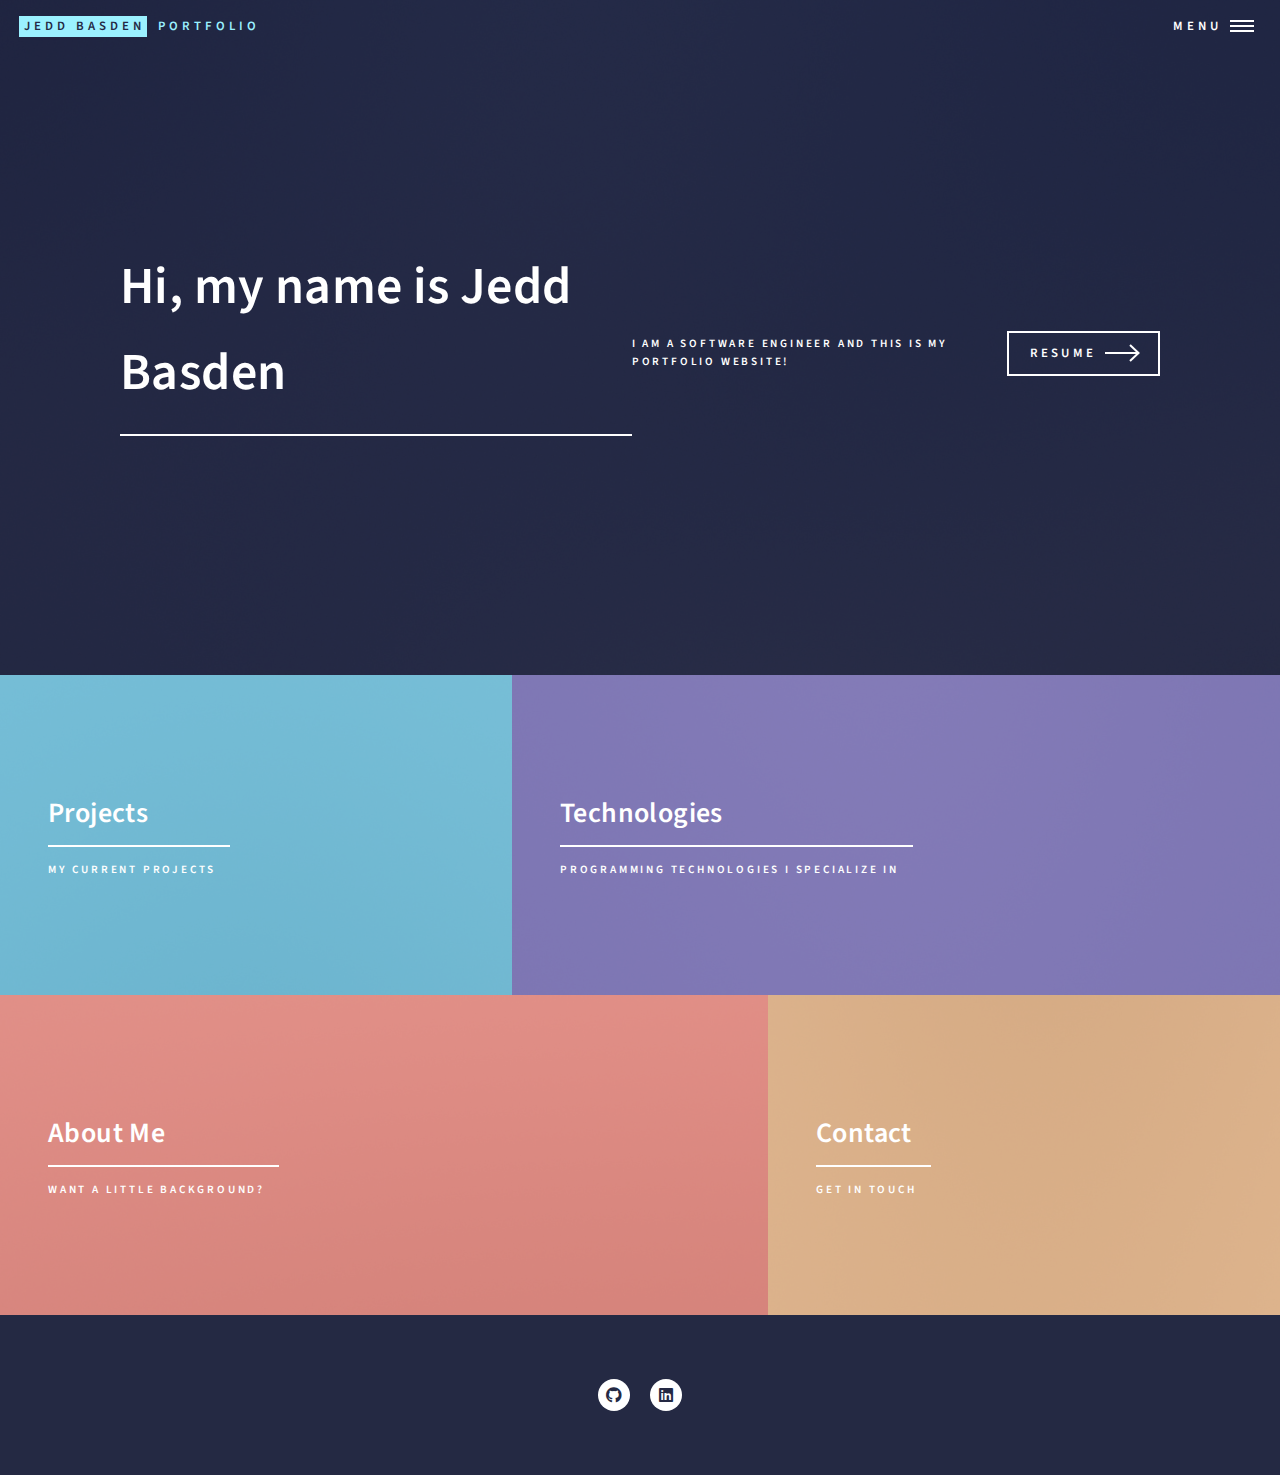
==== index.html @ cabd6405 "preview image for linked in"" ====
<!DOCTYPE HTML>
<!--
	Forty by HTML5 UP
	html5up.net | @ajlkn
	Free for personal and commercial use under the CCA 3.0 license (html5up.net/license)
-->
<html>
	<head>
		<title>Jedd Basden | Full Stack Software Engineer</title>
		<meta name="title" property="og:title" content="Jedd Basden">
		<meta property="og:type" content="website">
		<meta name="image" property="og:image" content="https://f002.backblazeb2.com/file/VibeCloud/Images/105979.jpg">
		<meta name="description" property="og:description" content="My portfolio website">
		<meta name="author" content="Jedd Basden">
		<meta charset="utf-8" />
		<meta name="viewport" content="width=device-width, initial-scale=1, user-scalable=no" />
		<link rel="stylesheet" href="assets/css/main.css" />
		<noscript><link rel="stylesheet" href="assets/css/noscript.css" /></noscript>
	</head>
	<body class="is-preload">

		<!-- Wrapper -->
			<div id="wrapper">

				<!-- Header -->
					<header id="header" class="alt">
						<a href="index.html" class="logo"><strong>Jedd Basden</strong> <span>Portfolio</span></a>
						<nav>
							<a href="#menu">Menu</a>
						</nav>
					</header>

				<!-- Menu -->
					<nav id="menu">
						<ul class="links">
							<li><a href="index.html">Home</a></li>
							<!-- <li><a href="projects.html">Projects</a></li> -->
							<li><a href="technologies.html">Projects & Technologies</a></li>
							<li><a href="about.html">About</a></li>
							<li><a href="contact.html">Contact</a></li>
						</ul>
					</nav>

				<!-- Banner -->
					<section id="banner" class="major">
						<div class="inner">
							<header class="major">
								<h1>Hi, my name is Jedd Basden</h1>
							</header>
							<div class="content">
								<p>I am a software Engineer and this is my portfolio website!</p>
								<a href="Jedd Basden Resume.pdf" class="button next scrolly">Resume</a>
							</div>
						</div>
					</section>

				<!-- Main -->
					<div id="main">

						<!-- One -->
							<section id="one" class="tiles">
								<article>
									<span class="image">
										<img src="images/pic01.jpg" alt="" />
									</span>
									<header class="major">
										<h3><a href="technologies.html" class="link">Projects</a></h3>
										<p>My current projects</p>
									</header>
								</article>
								<article>
									<span class="image">
										<img src="images/pic02.jpg" alt="" />
									</span>
									<header class="major">
										<h3><a href="technologies.html" class="link">Technologies</a></h3>
										<p>Programming Technologies I specialize in</p>
									</header>
								</article>
								<article>
									<span class="image">
										<img src="images/pic03.jpg" alt="" />
									</span>
									<header class="major">
										<h3><a href="about.html" class="link">About Me</a></h3>
										<p>Want a little background?</p>
									</header>
								</article>
								<article>
									<span class="image">
										<img src="images/pic04.jpg" alt="" />
									</span>
									<header class="major">
										<h3><a href="contact.html" class="link">Contact</a></h3>
										<p>get in touch</p>
									</header>
								</article>
								
							</section>

						

					</div>

				<!-- Contact
					<section id="contact">
						<div class="inner">
							<section>
								<form method="post" action="#">
									<div class="fields">
										<div class="field half">
											<label for="name">Name</label>
											<input type="text" name="name" id="name" />
										</div>
										<div class="field half">
											<label for="email">Email</label>
											<input type="text" name="email" id="email" />
										</div>
										<div class="field">
											<label for="message">Message</label>
											<textarea name="message" id="message" rows="6"></textarea>
										</div>
									</div>
									<ul class="actions">
										<li><input type="submit" value="Send Message" class="primary" /></li>
										<li><input type="reset" value="Clear" /></li>
									</ul>
								</form>
							</section>
							<section class="split">
								<section>
									<div class="contact-method">
										<span class="icon solid alt fa-envelope"></span>
										<h3>Email</h3>
										<a href="#">information@untitled.tld</a>
									</div>
								</section>
								<section>
									<div class="contact-method">
										<span class="icon solid alt fa-phone"></span>
										<h3>Phone</h3>
										<span>(000) 000-0000 x12387</span>
									</div>
								</section>
								<section>
									<div class="contact-method">
										<span class="icon solid alt fa-home"></span>
										<h3>Address</h3>
										<span>1234 Somewhere Road #5432<br />
										Nashville, TN 00000<br />
										United States of America</span>
									</div>
								</section>
							</section>
						</div>
					</section> -->

				<!-- Footer -->
					<footer id="footer">
						<div class="inner">
							<ul class="icons">
								<li><a href="https://github.com/Jeddbasden" class="icon brands alt fa-github"><span class="label">GitHub</span></a></li>
								<li><a href="https://linkedin.com/in/jeddbasden" class="icon brands alt fa-linkedin"><span class="label">LinkedIn</span></a></li>
							</ul>
				
						</div>
					</footer>

			</div>

		<!-- Scripts -->
			<script src="assets/js/jquery.min.js"></script>
			<script src="assets/js/jquery.scrolly.min.js"></script>
			<script src="assets/js/jquery.scrollex.min.js"></script>
			<script src="assets/js/browser.min.js"></script>
			<script src="assets/js/breakpoints.min.js"></script>
			<script src="assets/js/util.js"></script>
			<script src="assets/js/main.js"></script>

	</body>
</html>
---- assets/css/main.css ----
@import url(fontawesome-all.min.css);
@import url("https://fonts.googleapis.com/css?family=Source+Sans+Pro:300,300italic,600,600italic");

/*
	Forty by HTML5 UP
	html5up.net | @ajlkn
	Free for personal and commercial use under the CCA 3.0 license (html5up.net/license)
*/

html, body, div, span, applet, object,
iframe, h1, h2, h3, h4, h5, h6, p, blockquote,
pre, a, abbr, acronym, address, big, cite,
code, del, dfn, em, img, ins, kbd, q, s, samp,
small, strike, strong, sub, sup, tt, var, b,
u, i, center, dl, dt, dd, ol, ul, li, fieldset,
form, label, legend, table, caption, tbody,
tfoot, thead, tr, th, td, article, aside,
canvas, details, embed, figure, figcaption,
footer, header, hgroup, menu, nav, output, ruby,
section, summary, time, mark, audio, video {
	margin: 0;
	padding: 0;
	border: 0;
	font-size: 100%;
	font: inherit;
	vertical-align: baseline;}

article, aside, details, figcaption, figure,
footer, header, hgroup, menu, nav, section {
	display: block;}

body {
	line-height: 1;
}

ol, ul {
	list-style: none;
}

blockquote, q {
	quotes: none;
}

	blockquote:before, blockquote:after, q:before, q:after {
		content: '';
		content: none;
	}

table {
	border-collapse: collapse;
	border-spacing: 0;
}

body {
	-webkit-text-size-adjust: none;
}

mark {
	background-color: transparent;
	color: inherit;
}

input::-moz-focus-inner {
	border: 0;
	padding: 0;
}

input, select, textarea {
	-moz-appearance: none;
	-webkit-appearance: none;
	-ms-appearance: none;
	appearance: none;
}

/* Basic */

	@-ms-viewport {
		width: device-width;
	}

	body {
		-ms-overflow-style: scrollbar;
	}

	@media screen and (max-width: 480px) {

		html, body {
			min-width: 320px;
		}

	}

	html {
		box-sizing: border-box;
	}

	*, *:before, *:after {
		box-sizing: inherit;
	}

	body {
		background: #242943;
	}

		body.is-preload *, body.is-preload *:before, body.is-preload *:after {
			-moz-animation: none !important;
			-webkit-animation: none !important;
			-ms-animation: none !important;
			animation: none !important;
			-moz-transition: none !important;
			-webkit-transition: none !important;
			-ms-transition: none !important;
			transition: none !important;
		}

/* Type */

	body, input, select, textarea {
		color: #ffffff;
		font-family: "Source Sans Pro", Helvetica, sans-serif;
		font-size: 17pt;
		font-weight: 300;
		letter-spacing: 0.025em;
		line-height: 1.65;
	}

		@media screen and (max-width: 1680px) {

			body, input, select, textarea {
				font-size: 14pt;
			}

		}

		@media screen and (max-width: 1280px) {

			body, input, select, textarea {
				font-size: 12pt;
			}

		}

		@media screen and (max-width: 360px) {

			body, input, select, textarea {
				font-size: 11pt;
			}

		}

	a {
		-moz-transition: color 0.2s ease-in-out, border-bottom-color 0.2s ease-in-out;
		-webkit-transition: color 0.2s ease-in-out, border-bottom-color 0.2s ease-in-out;
		-ms-transition: color 0.2s ease-in-out, border-bottom-color 0.2s ease-in-out;
		transition: color 0.2s ease-in-out, border-bottom-color 0.2s ease-in-out;
		border-bottom: dotted 1px;
		color: inherit;
		text-decoration: none;
	}

		a:hover {
			border-bottom-color: transparent;
			color: #9bf1ff !important;
		}

		a:active {
			color: #53e3fb !important;
		}

	strong, b {
		color: #ffffff;
		font-weight: 600;
	}

	em, i {
		font-style: italic;
	}

	p {
		margin: 0 0 2em 0;
	}

	h1, h2, h3, h4, h5, h6 {
		color: #ffffff;
		font-weight: 600;
		line-height: 1.65;
		margin: 0 0 1em 0;
	}

		h1 a, h2 a, h3 a, h4 a, h5 a, h6 a {
			color: inherit;
			border-bottom: 0;
		}

	h1 {
		font-size: 2.5em;
	}

	h2 {
		font-size: 1.75em;
	}

	h3 {
		font-size: 1.35em;
	}

	h4 {
		font-size: 1.1em;
	}

	h5 {
		font-size: 0.9em;
	}

	h6 {
		font-size: 0.7em;
	}

	@media screen and (max-width: 736px) {

		h1 {
			font-size: 2em;
		}

		h2 {
			font-size: 1.5em;
		}

		h3 {
			font-size: 1.25em;
		}

	}

	sub {
		font-size: 0.8em;
		position: relative;
		top: 0.5em;
	}

	sup {
		font-size: 0.8em;
		position: relative;
		top: -0.5em;
	}

	blockquote {
		border-left: solid 4px rgba(212, 212, 255, 0.1);
		font-style: italic;
		margin: 0 0 2em 0;
		padding: 0.5em 0 0.5em 2em;
	}

	code {
		background: rgba(212, 212, 255, 0.035);
		font-family: "Courier New", monospace;
		font-size: 0.9em;
		margin: 0 0.25em;
		padding: 0.25em 0.65em;
	}

	pre {
		-webkit-overflow-scrolling: touch;
		font-family: "Courier New", monospace;
		font-size: 0.9em;
		margin: 0 0 2em 0;
	}

		pre code {
			display: block;
			line-height: 1.75;
			padding: 1em 1.5em;
			overflow-x: auto;
		}

	hr {
		border: 0;
		border-bottom: solid 1px rgba(212, 212, 255, 0.1);
		margin: 2em 0;
	}

		hr.major {
			margin: 3em 0;
		}

	.align-left {
		text-align: left;
	}

	.align-center {
		text-align: center;
	}

	.align-right {
		text-align: right;
	}

	/*Technologies*/
	.tech-icons {
		display: flex;
		justify-content: center;
		align-items: center;
		flex-wrap: wrap;
	}

	/* Row */

	.row {
		display: flex;
		flex-wrap: wrap;
		box-sizing: border-box;
		align-items: stretch;
	}

		.row > * {
			box-sizing: border-box;
		}

		.row.gtr-uniform > * > :last-child {
			margin-bottom: 0;
		}

		.row.aln-left {
			justify-content: flex-start;
		}

		.row.aln-center {
			justify-content: center;
		}

		.row.aln-right {
			justify-content: flex-end;
		}

		.row.aln-top {
			align-items: flex-start;
		}

		.row.aln-middle {
			align-items: center;
		}

		.row.aln-bottom {
			align-items: flex-end;
		}

		.row > .imp {
			order: -1;
		}

		.row > .col-1 {
			width: 8.33333%;
		}

		.row > .off-1 {
			margin-left: 8.33333%;
		}

		.row > .col-2 {
			width: 16.66667%;
		}

		.row > .off-2 {
			margin-left: 16.66667%;
		}

		.row > .col-3 {
			width: 25%;
		}

		.row > .off-3 {
			margin-left: 25%;
		}

		.row > .col-4 {
			width: 33.33333%;
		}

		.row > .off-4 {
			margin-left: 33.33333%;
		}

		.row > .col-5 {
			width: 41.66667%;
		}

		.row > .off-5 {
			margin-left: 41.66667%;
		}

		.row > .col-6 {
			width: 50%;
		}

		.row > .off-6 {
			margin-left: 50%;
		}

		.row > .col-7 {
			width: 58.33333%;
		}

		.row > .off-7 {
			margin-left: 58.33333%;
		}

		.row > .col-8 {
			width: 66.66667%;
		}

		.row > .off-8 {
			margin-left: 66.66667%;
		}

		.row > .col-9 {
			width: 75%;
		}

		.row > .off-9 {
			margin-left: 75%;
		}

		.row > .col-10 {
			width: 83.33333%;
		}

		.row > .off-10 {
			margin-left: 83.33333%;
		}

		.row > .col-11 {
			width: 91.66667%;
		}

		.row > .off-11 {
			margin-left: 91.66667%;
		}

		.row > .col-12 {
			width: 100%;
		}

		.row > .off-12 {
			margin-left: 100%;
		}

		.row.gtr-0 {
			margin-top: 0;
			margin-left: 0em;
		}

			.row.gtr-0 > * {
				padding: 0 0 0 0em;
			}

			.row.gtr-0.gtr-uniform {
				margin-top: 0em;
			}

				.row.gtr-0.gtr-uniform > * {
					padding-top: 0em;
				}

		.row.gtr-25 {
			margin-top: 0;
			margin-left: -0.5em;
		}

			.row.gtr-25 > * {
				padding: 0 0 0 0.5em;
			}

			.row.gtr-25.gtr-uniform {
				margin-top: -0.5em;
			}

				.row.gtr-25.gtr-uniform > * {
					padding-top: 0.5em;
				}

		.row.gtr-50 {
			margin-top: 0;
			margin-left: -1em;
		}

			.row.gtr-50 > * {
				padding: 0 0 0 1em;
			}

			.row.gtr-50.gtr-uniform {
				margin-top: -1em;
			}

				.row.gtr-50.gtr-uniform > * {
					padding-top: 1em;
				}

		.row {
			margin-top: 0;
			margin-left: -2em;
		}

			.row > * {
				padding: 0 0 0 2em;
			}

			.row.gtr-uniform {
				margin-top: -2em;
			}

				.row.gtr-uniform > * {
					padding-top: 2em;
				}

		.row.gtr-150 {
			margin-top: 0;
			margin-left: -3em;
		}

			.row.gtr-150 > * {
				padding: 0 0 0 3em;
			}

			.row.gtr-150.gtr-uniform {
				margin-top: -3em;
			}

				.row.gtr-150.gtr-uniform > * {
					padding-top: 3em;
				}

		.row.gtr-200 {
			margin-top: 0;
			margin-left: -4em;
		}

			.row.gtr-200 > * {
				padding: 0 0 0 4em;
			}

			.row.gtr-200.gtr-uniform {
				margin-top: -4em;
			}

				.row.gtr-200.gtr-uniform > * {
					padding-top: 4em;
				}

		@media screen and (max-width: 1680px) {

			.row {
				display: flex;
				flex-wrap: wrap;
				box-sizing: border-box;
				align-items: stretch;
			}

				.row > * {
					box-sizing: border-box;
				}

				.row.gtr-uniform > * > :last-child {
					margin-bottom: 0;
				}

				.row.aln-left {
					justify-content: flex-start;
				}

				.row.aln-center {
					justify-content: center;
				}

				.row.aln-right {
					justify-content: flex-end;
				}

				.row.aln-top {
					align-items: flex-start;
				}

				.row.aln-middle {
					align-items: center;
				}

				.row.aln-bottom {
					align-items: flex-end;
				}

				.row > .imp-xlarge {
					order: -1;
				}

				.row > .col-1-xlarge {
					width: 8.33333%;
				}

				.row > .off-1-xlarge {
					margin-left: 8.33333%;
				}

				.row > .col-2-xlarge {
					width: 16.66667%;
				}

				.row > .off-2-xlarge {
					margin-left: 16.66667%;
				}

				.row > .col-3-xlarge {
					width: 25%;
				}

				.row > .off-3-xlarge {
					margin-left: 25%;
				}

				.row > .col-4-xlarge {
					width: 33.33333%;
				}

				.row > .off-4-xlarge {
					margin-left: 33.33333%;
				}

				.row > .col-5-xlarge {
					width: 41.66667%;
				}

				.row > .off-5-xlarge {
					margin-left: 41.66667%;
				}

				.row > .col-6-xlarge {
					width: 50%;
				}

				.row > .off-6-xlarge {
					margin-left: 50%;
				}

				.row > .col-7-xlarge {
					width: 58.33333%;
				}

				.row > .off-7-xlarge {
					margin-left: 58.33333%;
				}

				.row > .col-8-xlarge {
					width: 66.66667%;
				}

				.row > .off-8-xlarge {
					margin-left: 66.66667%;
				}

				.row > .col-9-xlarge {
					width: 75%;
				}

				.row > .off-9-xlarge {
					margin-left: 75%;
				}

				.row > .col-10-xlarge {
					width: 83.33333%;
				}

				.row > .off-10-xlarge {
					margin-left: 83.33333%;
				}

				.row > .col-11-xlarge {
					width: 91.66667%;
				}

				.row > .off-11-xlarge {
					margin-left: 91.66667%;
				}

				.row > .col-12-xlarge {
					width: 100%;
				}

				.row > .off-12-xlarge {
					margin-left: 100%;
				}

				.row.gtr-0 {
					margin-top: 0;
					margin-left: 0em;
				}

					.row.gtr-0 > * {
						padding: 0 0 0 0em;
					}

					.row.gtr-0.gtr-uniform {
						margin-top: 0em;
					}

						.row.gtr-0.gtr-uniform > * {
							padding-top: 0em;
						}

				.row.gtr-25 {
					margin-top: 0;
					margin-left: -0.5em;
				}

					.row.gtr-25 > * {
						padding: 0 0 0 0.5em;
					}

					.row.gtr-25.gtr-uniform {
						margin-top: -0.5em;
					}

						.row.gtr-25.gtr-uniform > * {
							padding-top: 0.5em;
						}

				.row.gtr-50 {
					margin-top: 0;
					margin-left: -1em;
				}

					.row.gtr-50 > * {
						padding: 0 0 0 1em;
					}

					.row.gtr-50.gtr-uniform {
						margin-top: -1em;
					}

						.row.gtr-50.gtr-uniform > * {
							padding-top: 1em;
						}

				.row {
					margin-top: 0;
					margin-left: -2em;
				}

					.row > * {
						padding: 0 0 0 2em;
					}

					.row.gtr-uniform {
						margin-top: -2em;
					}

						.row.gtr-uniform > * {
							padding-top: 2em;
						}

				.row.gtr-150 {
					margin-top: 0;
					margin-left: -3em;
				}

					.row.gtr-150 > * {
						padding: 0 0 0 3em;
					}

					.row.gtr-150.gtr-uniform {
						margin-top: -3em;
					}

						.row.gtr-150.gtr-uniform > * {
							padding-top: 3em;
						}

				.row.gtr-200 {
					margin-top: 0;
					margin-left: -4em;
				}

					.row.gtr-200 > * {
						padding: 0 0 0 4em;
					}

					.row.gtr-200.gtr-uniform {
						margin-top: -4em;
					}

						.row.gtr-200.gtr-uniform > * {
							padding-top: 4em;
						}

		}

		@media screen and (max-width: 1280px) {

			.row {
				display: flex;
				flex-wrap: wrap;
				box-sizing: border-box;
				align-items: stretch;
			}

				.row > * {
					box-sizing: border-box;
				}

				.row.gtr-uniform > * > :last-child {
					margin-bottom: 0;
				}

				.row.aln-left {
					justify-content: flex-start;
				}

				.row.aln-center {
					justify-content: center;
				}

				.row.aln-right {
					justify-content: flex-end;
				}

				.row.aln-top {
					align-items: flex-start;
				}

				.row.aln-middle {
					align-items: center;
				}

				.row.aln-bottom {
					align-items: flex-end;
				}

				.row > .imp-large {
					order: -1;
				}

				.row > .col-1-large {
					width: 8.33333%;
				}

				.row > .off-1-large {
					margin-left: 8.33333%;
				}

				.row > .col-2-large {
					width: 16.66667%;
				}

				.row > .off-2-large {
					margin-left: 16.66667%;
				}

				.row > .col-3-large {
					width: 25%;
				}

				.row > .off-3-large {
					margin-left: 25%;
				}

				.row > .col-4-large {
					width: 33.33333%;
				}

				.row > .off-4-large {
					margin-left: 33.33333%;
				}

				.row > .col-5-large {
					width: 41.66667%;
				}

				.row > .off-5-large {
					margin-left: 41.66667%;
				}

				.row > .col-6-large {
					width: 50%;
				}

				.row > .off-6-large {
					margin-left: 50%;
				}

				.row > .col-7-large {
					width: 58.33333%;
				}

				.row > .off-7-large {
					margin-left: 58.33333%;
				}

				.row > .col-8-large {
					width: 66.66667%;
				}

				.row > .off-8-large {
					margin-left: 66.66667%;
				}

				.row > .col-9-large {
					width: 75%;
				}

				.row > .off-9-large {
					margin-left: 75%;
				}

				.row > .col-10-large {
					width: 83.33333%;
				}

				.row > .off-10-large {
					margin-left: 83.33333%;
				}

				.row > .col-11-large {
					width: 91.66667%;
				}

				.row > .off-11-large {
					margin-left: 91.66667%;
				}

				.row > .col-12-large {
					width: 100%;
				}

				.row > .off-12-large {
					margin-left: 100%;
				}

				.row.gtr-0 {
					margin-top: 0;
					margin-left: 0em;
				}

					.row.gtr-0 > * {
						padding: 0 0 0 0em;
					}

					.row.gtr-0.gtr-uniform {
						margin-top: 0em;
					}

						.row.gtr-0.gtr-uniform > * {
							padding-top: 0em;
						}

				.row.gtr-25 {
					margin-top: 0;
					margin-left: -0.375em;
				}

					.row.gtr-25 > * {
						padding: 0 0 0 0.375em;
					}

					.row.gtr-25.gtr-uniform {
						margin-top: -0.375em;
					}

						.row.gtr-25.gtr-uniform > * {
							padding-top: 0.375em;
						}

				.row.gtr-50 {
					margin-top: 0;
					margin-left: -0.75em;
				}

					.row.gtr-50 > * {
						padding: 0 0 0 0.75em;
					}

					.row.gtr-50.gtr-uniform {
						margin-top: -0.75em;
					}

						.row.gtr-50.gtr-uniform > * {
							padding-top: 0.75em;
						}

				.row {
					margin-top: 0;
					margin-left: -1.5em;
				}

					.row > * {
						padding: 0 0 0 1.5em;
					}

					.row.gtr-uniform {
						margin-top: -1.5em;
					}

						.row.gtr-uniform > * {
							padding-top: 1.5em;
						}

				.row.gtr-150 {
					margin-top: 0;
					margin-left: -2.25em;
				}

					.row.gtr-150 > * {
						padding: 0 0 0 2.25em;
					}

					.row.gtr-150.gtr-uniform {
						margin-top: -2.25em;
					}

						.row.gtr-150.gtr-uniform > * {
							padding-top: 2.25em;
						}

				.row.gtr-200 {
					margin-top: 0;
					margin-left: -3em;
				}

					.row.gtr-200 > * {
						padding: 0 0 0 3em;
					}

					.row.gtr-200.gtr-uniform {
						margin-top: -3em;
					}

						.row.gtr-200.gtr-uniform > * {
							padding-top: 3em;
						}

		}

		@media screen and (max-width: 980px) {

			.row {
				display: flex;
				flex-wrap: wrap;
				box-sizing: border-box;
				align-items: stretch;
			}

				.row > * {
					box-sizing: border-box;
				}

				.row.gtr-uniform > * > :last-child {
					margin-bottom: 0;
				}

				.row.aln-left {
					justify-content: flex-start;
				}

				.row.aln-center {
					justify-content: center;
				}

				.row.aln-right {
					justify-content: flex-end;
				}

				.row.aln-top {
					align-items: flex-start;
				}

				.row.aln-middle {
					align-items: center;
				}

				.row.aln-bottom {
					align-items: flex-end;
				}

				.row > .imp-medium {
					order: -1;
				}

				.row > .col-1-medium {
					width: 8.33333%;
				}

				.row > .off-1-medium {
					margin-left: 8.33333%;
				}

				.row > .col-2-medium {
					width: 16.66667%;
				}

				.row > .off-2-medium {
					margin-left: 16.66667%;
				}

				.row > .col-3-medium {
					width: 25%;
				}

				.row > .off-3-medium {
					margin-left: 25%;
				}

				.row > .col-4-medium {
					width: 33.33333%;
				}

				.row > .off-4-medium {
					margin-left: 33.33333%;
				}

				.row > .col-5-medium {
					width: 41.66667%;
				}

				.row > .off-5-medium {
					margin-left: 41.66667%;
				}

				.row > .col-6-medium {
					width: 50%;
				}

				.row > .off-6-medium {
					margin-left: 50%;
				}

				.row > .col-7-medium {
					width: 58.33333%;
				}

				.row > .off-7-medium {
					margin-left: 58.33333%;
				}

				.row > .col-8-medium {
					width: 66.66667%;
				}

				.row > .off-8-medium {
					margin-left: 66.66667%;
				}

				.row > .col-9-medium {
					width: 75%;
				}

				.row > .off-9-medium {
					margin-left: 75%;
				}

				.row > .col-10-medium {
					width: 83.33333%;
				}

				.row > .off-10-medium {
					margin-left: 83.33333%;
				}

				.row > .col-11-medium {
					width: 91.66667%;
				}

				.row > .off-11-medium {
					margin-left: 91.66667%;
				}

				.row > .col-12-medium {
					width: 100%;
				}

				.row > .off-12-medium {
					margin-left: 100%;
				}

				.row.gtr-0 {
					margin-top: 0;
					margin-left: 0em;
				}

					.row.gtr-0 > * {
						padding: 0 0 0 0em;
					}

					.row.gtr-0.gtr-uniform {
						margin-top: 0em;
					}

						.row.gtr-0.gtr-uniform > * {
							padding-top: 0em;
						}

				.row.gtr-25 {
					margin-top: 0;
					margin-left: -0.375em;
				}

					.row.gtr-25 > * {
						padding: 0 0 0 0.375em;
					}

					.row.gtr-25.gtr-uniform {
						margin-top: -0.375em;
					}

						.row.gtr-25.gtr-uniform > * {
							padding-top: 0.375em;
						}

				.row.gtr-50 {
					margin-top: 0;
					margin-left: -0.75em;
				}

					.row.gtr-50 > * {
						padding: 0 0 0 0.75em;
					}

					.row.gtr-50.gtr-uniform {
						margin-top: -0.75em;
					}

						.row.gtr-50.gtr-uniform > * {
							padding-top: 0.75em;
						}

				.row {
					margin-top: 0;
					margin-left: -1.5em;
				}

					.row > * {
						padding: 0 0 0 1.5em;
					}

					.row.gtr-uniform {
						margin-top: -1.5em;
					}

						.row.gtr-uniform > * {
							padding-top: 1.5em;
						}

				.row.gtr-150 {
					margin-top: 0;
					margin-left: -2.25em;
				}

					.row.gtr-150 > * {
						padding: 0 0 0 2.25em;
					}

					.row.gtr-150.gtr-uniform {
						margin-top: -2.25em;
					}

						.row.gtr-150.gtr-uniform > * {
							padding-top: 2.25em;
						}

				.row.gtr-200 {
					margin-top: 0;
					margin-left: -3em;
				}

					.row.gtr-200 > * {
						padding: 0 0 0 3em;
					}

					.row.gtr-200.gtr-uniform {
						margin-top: -3em;
					}

						.row.gtr-200.gtr-uniform > * {
							padding-top: 3em;
						}

		}

		@media screen and (max-width: 736px) {

			.row {
				display: flex;
				flex-wrap: wrap;
				box-sizing: border-box;
				align-items: stretch;
			}

				.row > * {
					box-sizing: border-box;
				}

				.row.gtr-uniform > * > :last-child {
					margin-bottom: 0;
				}

				.row.aln-left {
					justify-content: flex-start;
				}

				.row.aln-center {
					justify-content: center;
				}

				.row.aln-right {
					justify-content: flex-end;
				}

				.row.aln-top {
					align-items: flex-start;
				}

				.row.aln-middle {
					align-items: center;
				}

				.row.aln-bottom {
					align-items: flex-end;
				}

				.row > .imp-small {
					order: -1;
				}

				.row > .col-1-small {
					width: 8.33333%;
				}

				.row > .off-1-small {
					margin-left: 8.33333%;
				}

				.row > .col-2-small {
					width: 16.66667%;
				}

				.row > .off-2-small {
					margin-left: 16.66667%;
				}

				.row > .col-3-small {
					width: 25%;
				}

				.row > .off-3-small {
					margin-left: 25%;
				}

				.row > .col-4-small {
					width: 33.33333%;
				}

				.row > .off-4-small {
					margin-left: 33.33333%;
				}

				.row > .col-5-small {
					width: 41.66667%;
				}

				.row > .off-5-small {
					margin-left: 41.66667%;
				}

				.row > .col-6-small {
					width: 50%;
				}

				.row > .off-6-small {
					margin-left: 50%;
				}

				.row > .col-7-small {
					width: 58.33333%;
				}

				.row > .off-7-small {
					margin-left: 58.33333%;
				}

				.row > .col-8-small {
					width: 66.66667%;
				}

				.row > .off-8-small {
					margin-left: 66.66667%;
				}

				.row > .col-9-small {
					width: 75%;
				}

				.row > .off-9-small {
					margin-left: 75%;
				}

				.row > .col-10-small {
					width: 83.33333%;
				}

				.row > .off-10-small {
					margin-left: 83.33333%;
				}

				.row > .col-11-small {
					width: 91.66667%;
				}

				.row > .off-11-small {
					margin-left: 91.66667%;
				}

				.row > .col-12-small {
					width: 100%;
				}

				.row > .off-12-small {
					margin-left: 100%;
				}

				.row.gtr-0 {
					margin-top: 0;
					margin-left: 0em;
				}

					.row.gtr-0 > * {
						padding: 0 0 0 0em;
					}

					.row.gtr-0.gtr-uniform {
						margin-top: 0em;
					}

						.row.gtr-0.gtr-uniform > * {
							padding-top: 0em;
						}

				.row.gtr-25 {
					margin-top: 0;
					margin-left: -0.3125em;
				}

					.row.gtr-25 > * {
						padding: 0 0 0 0.3125em;
					}

					.row.gtr-25.gtr-uniform {
						margin-top: -0.3125em;
					}

						.row.gtr-25.gtr-uniform > * {
							padding-top: 0.3125em;
						}

				.row.gtr-50 {
					margin-top: 0;
					margin-left: -0.625em;
				}

					.row.gtr-50 > * {
						padding: 0 0 0 0.625em;
					}

					.row.gtr-50.gtr-uniform {
						margin-top: -0.625em;
					}

						.row.gtr-50.gtr-uniform > * {
							padding-top: 0.625em;
						}

				.row {
					margin-top: 0;
					margin-left: -1.25em;
				}

					.row > * {
						padding: 0 0 0 1.25em;
					}

					.row.gtr-uniform {
						margin-top: -1.25em;
					}

						.row.gtr-uniform > * {
							padding-top: 1.25em;
						}

				.row.gtr-150 {
					margin-top: 0;
					margin-left: -1.875em;
				}

					.row.gtr-150 > * {
						padding: 0 0 0 1.875em;
					}

					.row.gtr-150.gtr-uniform {
						margin-top: -1.875em;
					}

						.row.gtr-150.gtr-uniform > * {
							padding-top: 1.875em;
						}

				.row.gtr-200 {
					margin-top: 0;
					margin-left: -2.5em;
				}

					.row.gtr-200 > * {
						padding: 0 0 0 2.5em;
					}

					.row.gtr-200.gtr-uniform {
						margin-top: -2.5em;
					}

						.row.gtr-200.gtr-uniform > * {
							padding-top: 2.5em;
						}

		}

		@media screen and (max-width: 480px) {

			.row {
				display: flex;
				flex-wrap: wrap;
				box-sizing: border-box;
				align-items: stretch;
			}

				.row > * {
					box-sizing: border-box;
				}

				.row.gtr-uniform > * > :last-child {
					margin-bottom: 0;
				}

				.row.aln-left {
					justify-content: flex-start;
				}

				.row.aln-center {
					justify-content: center;
				}

				.row.aln-right {
					justify-content: flex-end;
				}

				.row.aln-top {
					align-items: flex-start;
				}

				.row.aln-middle {
					align-items: center;
				}

				.row.aln-bottom {
					align-items: flex-end;
				}

				.row > .imp-xsmall {
					order: -1;
				}

				.row > .col-1-xsmall {
					width: 8.33333%;
				}

				.row > .off-1-xsmall {
					margin-left: 8.33333%;
				}

				.row > .col-2-xsmall {
					width: 16.66667%;
				}

				.row > .off-2-xsmall {
					margin-left: 16.66667%;
				}

				.row > .col-3-xsmall {
					width: 25%;
				}

				.row > .off-3-xsmall {
					margin-left: 25%;
				}

				.row > .col-4-xsmall {
					width: 33.33333%;
				}

				.row > .off-4-xsmall {
					margin-left: 33.33333%;
				}

				.row > .col-5-xsmall {
					width: 41.66667%;
				}

				.row > .off-5-xsmall {
					margin-left: 41.66667%;
				}

				.row > .col-6-xsmall {
					width: 50%;
				}

				.row > .off-6-xsmall {
					margin-left: 50%;
				}

				.row > .col-7-xsmall {
					width: 58.33333%;
				}

				.row > .off-7-xsmall {
					margin-left: 58.33333%;
				}

				.row > .col-8-xsmall {
					width: 66.66667%;
				}

				.row > .off-8-xsmall {
					margin-left: 66.66667%;
				}

				.row > .col-9-xsmall {
					width: 75%;
				}

				.row > .off-9-xsmall {
					margin-left: 75%;
				}

				.row > .col-10-xsmall {
					width: 83.33333%;
				}

				.row > .off-10-xsmall {
					margin-left: 83.33333%;
				}

				.row > .col-11-xsmall {
					width: 91.66667%;
				}

				.row > .off-11-xsmall {
					margin-left: 91.66667%;
				}

				.row > .col-12-xsmall {
					width: 100%;
				}

				.row > .off-12-xsmall {
					margin-left: 100%;
				}

				.row.gtr-0 {
					margin-top: 0;
					margin-left: 0em;
				}

					.row.gtr-0 > * {
						padding: 0 0 0 0em;
					}

					.row.gtr-0.gtr-uniform {
						margin-top: 0em;
					}

						.row.gtr-0.gtr-uniform > * {
							padding-top: 0em;
						}

				.row.gtr-25 {
					margin-top: 0;
					margin-left: -0.3125em;
				}

					.row.gtr-25 > * {
						padding: 0 0 0 0.3125em;
					}

					.row.gtr-25.gtr-uniform {
						margin-top: -0.3125em;
					}

						.row.gtr-25.gtr-uniform > * {
							padding-top: 0.3125em;
						}

				.row.gtr-50 {
					margin-top: 0;
					margin-left: -0.625em;
				}

					.row.gtr-50 > * {
						padding: 0 0 0 0.625em;
					}

					.row.gtr-50.gtr-uniform {
						margin-top: -0.625em;
					}

						.row.gtr-50.gtr-uniform > * {
							padding-top: 0.625em;
						}

				.row {
					margin-top: 0;
					margin-left: -1.25em;
				}

					.row > * {
						padding: 0 0 0 1.25em;
					}

					.row.gtr-uniform {
						margin-top: -1.25em;
					}

						.row.gtr-uniform > * {
							padding-top: 1.25em;
						}

				.row.gtr-150 {
					margin-top: 0;
					margin-left: -1.875em;
				}

					.row.gtr-150 > * {
						padding: 0 0 0 1.875em;
					}

					.row.gtr-150.gtr-uniform {
						margin-top: -1.875em;
					}

						.row.gtr-150.gtr-uniform > * {
							padding-top: 1.875em;
						}

				.row.gtr-200 {
					margin-top: 0;
					margin-left: -2.5em;
				}

					.row.gtr-200 > * {
						padding: 0 0 0 2.5em;
					}

					.row.gtr-200.gtr-uniform {
						margin-top: -2.5em;
					}

						.row.gtr-200.gtr-uniform > * {
							padding-top: 2.5em;
						}

		}

/* Section/Article */

	section.special, article.special {
		text-align: center;
	}

	header.major {
		width: -moz-max-content;
		width: -webkit-max-content;
		width: -ms-max-content;
		width: max-content;
		margin-bottom: 2em;
	}

		header.major > :first-child {
			margin-bottom: 0;
			width: calc(100% + 0.5em);
		}

			header.major > :first-child:after {
				content: '';
				background-color: #ffffff;
				display: block;
				height: 2px;
				margin: 0.325em 0 0.5em 0;
				width: 100%;
			}

		header.major > p {
			font-size: 0.7em;
			font-weight: 600;
			letter-spacing: 0.25em;
			margin-bottom: 0;
			text-transform: uppercase;
		}

		body.is-ie header.major > :first-child:after {
			max-width: 9em;
		}

		body.is-ie header.major > h1:after {
			max-width: 100% !important;
		}

	@media screen and (max-width: 736px) {

		header.major > p br {
			display: none;
		}

	}

/* Form */

	form {
		margin: 0 0 2em 0;
	}

		form > :last-child {
			margin-bottom: 0;
		}

		form > .fields {
			display: -moz-flex;
			display: -webkit-flex;
			display: -ms-flex;
			display: flex;
			-moz-flex-wrap: wrap;
			-webkit-flex-wrap: wrap;
			-ms-flex-wrap: wrap;
			flex-wrap: wrap;
			width: calc(100% + 3em);
			margin: -1.5em 0 2em -1.5em;
		}

			form > .fields > .field {
				-moz-flex-grow: 0;
				-webkit-flex-grow: 0;
				-ms-flex-grow: 0;
				flex-grow: 0;
				-moz-flex-shrink: 0;
				-webkit-flex-shrink: 0;
				-ms-flex-shrink: 0;
				flex-shrink: 0;
				padding: 1.5em 0 0 1.5em;
				width: calc(100% - 1.5em);
			}

				form > .fields > .field.half {
					width: calc(50% - 0.75em);
				}

				form > .fields > .field.third {
					width: calc(100%/3 - 0.5em);
				}

				form > .fields > .field.quarter {
					width: calc(25% - 0.375em);
				}

		@media screen and (max-width: 480px) {

			form > .fields {
				width: calc(100% + 3em);
				margin: -1.5em 0 2em -1.5em;
			}

				form > .fields > .field {
					padding: 1.5em 0 0 1.5em;
					width: calc(100% - 1.5em);
				}

					form > .fields > .field.half {
						width: calc(100% - 1.5em);
					}

					form > .fields > .field.third {
						width: calc(100% - 1.5em);
					}

					form > .fields > .field.quarter {
						width: calc(100% - 1.5em);
					}

		}

	label {
		color: #ffffff;
		display: block;
		font-size: 0.8em;
		font-weight: 600;
		letter-spacing: 0.25em;
		margin: 0 0 1em 0;
		text-transform: uppercase;
	}

	input[type="text"],
	input[type="password"],
	input[type="email"],
	input[type="tel"],
	input[type="search"],
	input[type="url"],
	select,
	textarea {
		-moz-appearance: none;
		-webkit-appearance: none;
		-ms-appearance: none;
		appearance: none;
		background: rgba(212, 212, 255, 0.035);
		border: none;
		border-radius: 0;
		color: inherit;
		display: block;
		outline: 0;
		padding: 0 1em;
		text-decoration: none;
		width: 100%;
	}

		input[type="text"]:invalid,
		input[type="password"]:invalid,
		input[type="email"]:invalid,
		input[type="tel"]:invalid,
		input[type="search"]:invalid,
		input[type="url"]:invalid,
		select:invalid,
		textarea:invalid {
			box-shadow: none;
		}

		input[type="text"]:focus,
		input[type="password"]:focus,
		input[type="email"]:focus,
		input[type="tel"]:focus,
		input[type="search"]:focus,
		input[type="url"]:focus,
		select:focus,
		textarea:focus {
			border-color: #9bf1ff;
			box-shadow: 0 0 0 2px #9bf1ff;
		}

	select {
		background-image: url("data:image/svg+xml;charset=utf8,%3Csvg xmlns='http://www.w3.org/2000/svg' width='40' height='40' preserveAspectRatio='none' viewBox='0 0 40 40'%3E%3Cpath d='M9.4,12.3l10.4,10.4l10.4-10.4c0.2-0.2,0.5-0.4,0.9-0.4c0.3,0,0.6,0.1,0.9,0.4l3.3,3.3c0.2,0.2,0.4,0.5,0.4,0.9 c0,0.4-0.1,0.6-0.4,0.9L20.7,31.9c-0.2,0.2-0.5,0.4-0.9,0.4c-0.3,0-0.6-0.1-0.9-0.4L4.3,17.3c-0.2-0.2-0.4-0.5-0.4-0.9 c0-0.4,0.1-0.6,0.4-0.9l3.3-3.3c0.2-0.2,0.5-0.4,0.9-0.4S9.1,12.1,9.4,12.3z' fill='rgba(212, 212, 255, 0.1)' /%3E%3C/svg%3E");
		background-size: 1.25rem;
		background-repeat: no-repeat;
		background-position: calc(100% - 1rem) center;
		height: 2.75em;
		padding-right: 2.75em;
		text-overflow: ellipsis;
	}

		select option {
			color: #ffffff;
			background: #242943;
		}

		select:focus::-ms-value {
			background-color: transparent;
		}

		select::-ms-expand {
			display: none;
		}

	input[type="text"],
	input[type="password"],
	input[type="email"],
	input[type="tel"],
	input[type="search"],
	input[type="url"],
	select {
		height: 2.75em;
	}

	textarea {
		padding: 0.75em 1em;
	}

	input[type="checkbox"],
	input[type="radio"] {
		-moz-appearance: none;
		-webkit-appearance: none;
		-ms-appearance: none;
		appearance: none;
		display: block;
		float: left;
		margin-right: -2em;
		opacity: 0;
		width: 1em;
		z-index: -1;
	}

		input[type="checkbox"] + label,
		input[type="radio"] + label {
			text-decoration: none;
			color: #ffffff;
			cursor: pointer;
			display: inline-block;
			font-weight: 300;
			padding-left: 2.65em;
			padding-right: 0.75em;
			position: relative;
		}

			input[type="checkbox"] + label:before,
			input[type="radio"] + label:before {
				-moz-osx-font-smoothing: grayscale;
				-webkit-font-smoothing: antialiased;
				display: inline-block;
				font-style: normal;
				font-variant: normal;
				text-rendering: auto;
				line-height: 1;
				text-transform: none !important;
				font-family: 'Font Awesome 5 Free';
				font-weight: 900;
			}

			input[type="checkbox"] + label:before,
			input[type="radio"] + label:before {
				background: rgba(212, 212, 255, 0.035);
				content: '';
				display: inline-block;
				font-size: 0.8em;
				height: 2.0625em;
				left: 0;
				letter-spacing: 0;
				line-height: 2.0625em;
				position: absolute;
				text-align: center;
				top: 0;
				width: 2.0625em;
			}

		input[type="checkbox"]:checked + label:before,
		input[type="radio"]:checked + label:before {
			background: #ffffff;
			border-color: #9bf1ff;
			content: '\f00c';
			color: #242943;
		}

		input[type="checkbox"]:focus + label:before,
		input[type="radio"]:focus + label:before {
			box-shadow: 0 0 0 2px #9bf1ff;
		}

	input[type="radio"] + label:before {
		border-radius: 100%;
	}

	::-webkit-input-placeholder {
		color: rgba(244, 244, 255, 0.2) !important;
		opacity: 1.0;
	}

	:-moz-placeholder {
		color: rgba(244, 244, 255, 0.2) !important;
		opacity: 1.0;
	}

	::-moz-placeholder {
		color: rgba(244, 244, 255, 0.2) !important;
		opacity: 1.0;
	}

	:-ms-input-placeholder {
		color: rgba(244, 244, 255, 0.2) !important;
		opacity: 1.0;
	}

/* Box */

	.box {
		border: solid 1px rgba(212, 212, 255, 0.1);
		margin-bottom: 2em;
		padding: 1.5em;
	}

		.box > :last-child,
		.box > :last-child > :last-child,
		.box > :last-child > :last-child > :last-child {
			margin-bottom: 0;
		}

		.box.alt {
			border: 0;
			border-radius: 0;
			padding: 0;
		}

/* Icon */

	.icon {
		text-decoration: none;
		border-bottom: none;
		position: relative;
	}

		.icon:before {
			-moz-osx-font-smoothing: grayscale;
			-webkit-font-smoothing: antialiased;
			display: inline-block;
			font-style: normal;
			font-variant: normal;
			text-rendering: auto;
			line-height: 1;
			text-transform: none !important;
			font-family: 'Font Awesome 5 Free';
			font-weight: 400;
		}

		.icon > .label {
			display: none;
		}

		.icon:before {
			line-height: inherit;
		}

		.icon.solid:before {
			font-weight: 900;
		}

		.icon.brands:before {
			font-family: 'Font Awesome 5 Brands';
		}

		.icon.alt:before {
			background-color: #ffffff;
			border-radius: 100%;
			color: #242943;
			display: inline-block;
			height: 2em;
			line-height: 2em;
			text-align: center;
			width: 2em;
		}

	a.icon.alt:before {
		-moz-transition: background-color 0.2s ease-in-out;
		-webkit-transition: background-color 0.2s ease-in-out;
		-ms-transition: background-color 0.2s ease-in-out;
		transition: background-color 0.2s ease-in-out;
	}

	a.icon.alt:hover:before {
		background-color: #6fc3df;
	}

	a.icon.alt:active:before {
		background-color: #37a6cb;
	}

	.tech__icon {
    margin: 25px 25px;
    font-size: 80px;
	}
/* Image */
	.splashImg {
		display: block;
		width: 100%;
		height: 100%;
	}

	.aboutImg {
		width: 35em;
		height: 35em;
		justify-content: center;
		align-items: center;
		contain: content;
		border-radius: 1000px;
		overflow: hidden;
	}

	.image {
		border: 0;
		display: inline-block;
		position: relative;
		;
	}

		.image img {
			display: block;
		}

		.image.left, .image.right {
			max-width: 30%;
		}

			.image.left img, .image.right img {
				width: 100%;
			}

		.image.left {
			float: left;
			margin: 0 1.5em 1.25em 0;
			top: 0.25em;
		}

		.image.right {
			float: right;
			margin: 0 0 1.25em 1.5em;
			top: 0.25em;
		}

		.image.fit {
			display: block;
			margin: 0 0 2em 0;
			width: 100%;
		}

			.image.fit img {
				width: 100%;
			}

		.image.main {
			display: flex;
			margin: 2.5em 0;
			width: 100%;
			justify-content: center;
			align-items: center;
		}

			.image.main img {
				width: 100%;
				border-radius: 1000px;
			}

			@media screen and (max-width: 736px) {

				.image.main {
					margin: 1.5em 0;
				}

			}

/* List */

	ol {
		list-style: decimal;
		margin: 0 0 2em 0;
		padding-left: 1.25em;
	}

		ol li {
			padding-left: 0.25em;
		}

	ul {
		list-style: disc;
		margin: 0 0 2em 0;
		padding-left: 1em;
	}

		ul li {
			padding-left: 0.5em;
		}

		ul.alt {
			list-style: none;
			padding-left: 0;
		}

			ul.alt li {
				border-top: solid 1px rgba(212, 212, 255, 0.1);
				padding: 0.5em 0;
			}

				ul.alt li:first-child {
					border-top: 0;
					padding-top: 0;
				}

	dl {
		margin: 0 0 2em 0;
	}

		dl dt {
			display: block;
			font-weight: 600;
			margin: 0 0 1em 0;
		}

		dl dd {
			margin-left: 2em;
		}

/* Actions */

	ul.actions {
		display: -moz-flex;
		display: -webkit-flex;
		display: -ms-flex;
		display: flex;
		cursor: default;
		list-style: none;
		margin-left: -1em;
		padding-left: 0;
	}

		ul.actions li {
			padding: 0 0 0 1em;
			vertical-align: middle;
		}

		ul.actions.special {
			-moz-justify-content: center;
			-webkit-justify-content: center;
			-ms-justify-content: center;
			justify-content: center;
			width: 100%;
			margin-left: 0;
		}

			ul.actions.special li:first-child {
				padding-left: 0;
			}

		ul.actions.stacked {
			-moz-flex-direction: column;
			-webkit-flex-direction: column;
			-ms-flex-direction: column;
			flex-direction: column;
			margin-left: 0;
		}

			ul.actions.stacked li {
				padding: 1.3em 0 0 0;
			}

				ul.actions.stacked li:first-child {
					padding-top: 0;
				}

		ul.actions.fit {
			width: calc(100% + 1em);
		}

			ul.actions.fit li {
				-moz-flex-grow: 1;
				-webkit-flex-grow: 1;
				-ms-flex-grow: 1;
				flex-grow: 1;
				-moz-flex-shrink: 1;
				-webkit-flex-shrink: 1;
				-ms-flex-shrink: 1;
				flex-shrink: 1;
				width: 100%;
			}

				ul.actions.fit li > * {
					width: 100%;
				}

			ul.actions.fit.stacked {
				width: 100%;
			}

/* Icons */

	ul.icons {
		cursor: default;
		list-style: none;
		padding-left: 0;
	}

		ul.icons li {
			display: inline-block;
			padding: 0 1em 0 0;
		}

			ul.icons li:last-child {
				padding-right: 0;
			}

		@media screen and (max-width: 736px) {

			ul.icons li {
				padding: 0 0.75em 0 0;
			}

		}

/* Pagination */

	ul.pagination {
		cursor: default;
		list-style: none;
		padding-left: 0;
	}

		ul.pagination li {
			display: inline-block;
			padding-left: 0;
			vertical-align: middle;
		}

			ul.pagination li > .page {
				-moz-transition: background-color 0.2s ease-in-out, color 0.2s ease-in-out;
				-webkit-transition: background-color 0.2s ease-in-out, color 0.2s ease-in-out;
				-ms-transition: background-color 0.2s ease-in-out, color 0.2s ease-in-out;
				transition: background-color 0.2s ease-in-out, color 0.2s ease-in-out;
				border-bottom: 0;
				display: inline-block;
				font-size: 0.8em;
				font-weight: 600;
				height: 1.5em;
				line-height: 1.5em;
				margin: 0 0.125em;
				min-width: 1.5em;
				padding: 0 0.5em;
				text-align: center;
			}

				ul.pagination li > .page.active {
					background-color: #ffffff;
					color: #242943;
				}

					ul.pagination li > .page.active:hover {
						background-color: #9bf1ff;
						color: #242943 !important;
					}

					ul.pagination li > .page.active:active {
						background-color: #53e3fb;
					}

			ul.pagination li:first-child {
				padding-right: 0.75em;
			}

			ul.pagination li:last-child {
				padding-left: 0.75em;
			}

		@media screen and (max-width: 480px) {

			ul.pagination li:nth-child(n+2):nth-last-child(n+2) {
				display: none;
			}

			ul.pagination li:first-child {
				padding-right: 0;
			}

		}

/* Table */

	.table-wrapper {
		-webkit-overflow-scrolling: touch;
		overflow-x: auto;
	}

	table {
		margin: 0 0 2em 0;
		width: 100%;
	}

		table tbody tr {
			border: solid 1px rgba(212, 212, 255, 0.1);
			border-left: 0;
			border-right: 0;
		}

			table tbody tr:nth-child(2n + 1) {
				background-color: rgba(212, 212, 255, 0.035);
			}

		table td {
			padding: 0.75em 0.75em;
		}

		table th {
			color: #ffffff;
			font-size: 0.9em;
			font-weight: 600;
			padding: 0 0.75em 0.75em 0.75em;
			text-align: left;
		}

		table thead {
			border-bottom: solid 2px rgba(212, 212, 255, 0.1);
		}

		table tfoot {
			border-top: solid 2px rgba(212, 212, 255, 0.1);
		}

		table.alt {
			border-collapse: separate;
		}

			table.alt tbody tr td {
				border: solid 1px rgba(212, 212, 255, 0.1);
				border-left-width: 0;
				border-top-width: 0;
			}

				table.alt tbody tr td:first-child {
					border-left-width: 1px;
				}

			table.alt tbody tr:first-child td {
				border-top-width: 1px;
			}

			table.alt thead {
				border-bottom: 0;
			}

			table.alt tfoot {
				border-top: 0;
			}

/* Button */

	input[type="submit"],
	input[type="reset"],
	input[type="button"],
	button,
	.button {
		-moz-appearance: none;
		-webkit-appearance: none;
		-ms-appearance: none;
		appearance: none;
		-moz-transition: background-color 0.2s ease-in-out, box-shadow 0.2s ease-in-out, color 0.2s ease-in-out;
		-webkit-transition: background-color 0.2s ease-in-out, box-shadow 0.2s ease-in-out, color 0.2s ease-in-out;
		-ms-transition: background-color 0.2s ease-in-out, box-shadow 0.2s ease-in-out, color 0.2s ease-in-out;
		transition: background-color 0.2s ease-in-out, box-shadow 0.2s ease-in-out, color 0.2s ease-in-out;
		background-color: transparent;
		border: 0;
		border-radius: 0;
		box-shadow: inset 0 0 0 2px #ffffff;
		color: #ffffff;
		cursor: pointer;
		display: inline-block;
		font-size: 0.8em;
		font-weight: 600;
		height: 3.5em;
		letter-spacing: 0.25em;
		line-height: 3.5em;
		padding: 0 1.75em;
		text-align: center;
		text-decoration: none;
		text-transform: uppercase;
		white-space: nowrap;
	}

		input[type="submit"]:hover, input[type="submit"]:active,
		input[type="reset"]:hover,
		input[type="reset"]:active,
		input[type="button"]:hover,
		input[type="button"]:active,
		button:hover,
		button:active,
		.button:hover,
		.button:active {
			box-shadow: inset 0 0 0 2px #9bf1ff;
			color: #9bf1ff;
		}

		input[type="submit"]:active,
		input[type="reset"]:active,
		input[type="button"]:active,
		button:active,
		.button:active {
			background-color: rgba(155, 241, 255, 0.1);
			box-shadow: inset 0 0 0 2px #53e3fb;
			color: #53e3fb;
		}

		input[type="submit"].icon:before,
		input[type="reset"].icon:before,
		input[type="button"].icon:before,
		button.icon:before,
		.button.icon:before {
			margin-right: 0.5em;
		}

		input[type="submit"].fit,
		input[type="reset"].fit,
		input[type="button"].fit,
		button.fit,
		.button.fit {
			width: 100%;
		}

		input[type="submit"].small,
		input[type="reset"].small,
		input[type="button"].small,
		button.small,
		.button.small {
			font-size: 0.6em;
		}

		input[type="submit"].large,
		input[type="reset"].large,
		input[type="button"].large,
		button.large,
		.button.large {
			font-size: 1.25em;
			height: 3em;
			line-height: 3em;
		}

		input[type="submit"].next,
		input[type="reset"].next,
		input[type="button"].next,
		button.next,
		.button.next {
			padding-right: 4.5em;
			position: relative;
		}

			input[type="submit"].next:before, input[type="submit"].next:after,
			input[type="reset"].next:before,
			input[type="reset"].next:after,
			input[type="button"].next:before,
			input[type="button"].next:after,
			button.next:before,
			button.next:after,
			.button.next:before,
			.button.next:after {
				-moz-transition: opacity 0.2s ease-in-out;
				-webkit-transition: opacity 0.2s ease-in-out;
				-ms-transition: opacity 0.2s ease-in-out;
				transition: opacity 0.2s ease-in-out;
				background-position: center right;
				background-repeat: no-repeat;
				background-size: 36px 24px;
				content: '';
				display: block;
				height: 100%;
				position: absolute;
				right: 1.5em;
				top: 0;
				vertical-align: middle;
				width: 36px;
			}

			input[type="submit"].next:before,
			input[type="reset"].next:before,
			input[type="button"].next:before,
			button.next:before,
			.button.next:before {
				background-image: url("data:image/svg+xml;charset=utf8,%3Csvg xmlns='http://www.w3.org/2000/svg' xmlns:xlink='http://www.w3.org/1999/xlink' width='36px' height='24px' viewBox='0 0 36 24' zoomAndPan='disable'%3E%3Cstyle%3Eline %7B stroke: %23ffffff%3B stroke-width: 2px%3B %7D%3C/style%3E%3Cline x1='0' y1='12' x2='34' y2='12' /%3E%3Cline x1='25' y1='4' x2='34' y2='12.5' /%3E%3Cline x1='25' y1='20' x2='34' y2='11.5' /%3E%3C/svg%3E");
			}

			input[type="submit"].next:after,
			input[type="reset"].next:after,
			input[type="button"].next:after,
			button.next:after,
			.button.next:after {
				background-image: url("data:image/svg+xml;charset=utf8,%3Csvg xmlns='http://www.w3.org/2000/svg' xmlns:xlink='http://www.w3.org/1999/xlink' width='36px' height='24px' viewBox='0 0 36 24' zoomAndPan='disable'%3E%3Cstyle%3Eline %7B stroke: %239bf1ff%3B stroke-width: 2px%3B %7D%3C/style%3E%3Cline x1='0' y1='12' x2='34' y2='12' /%3E%3Cline x1='25' y1='4' x2='34' y2='12.5' /%3E%3Cline x1='25' y1='20' x2='34' y2='11.5' /%3E%3C/svg%3E");
				opacity: 0;
				z-index: 1;
			}

			input[type="submit"].next:hover:after, input[type="submit"].next:active:after,
			input[type="reset"].next:hover:after,
			input[type="reset"].next:active:after,
			input[type="button"].next:hover:after,
			input[type="button"].next:active:after,
			button.next:hover:after,
			button.next:active:after,
			.button.next:hover:after,
			.button.next:active:after {
				opacity: 1;
			}

			@media screen and (max-width: 1280px) {

				input[type="submit"].next,
				input[type="reset"].next,
				input[type="button"].next,
				button.next,
				.button.next {
					padding-right: 5em;
				}

			}

		input[type="submit"].primary,
		input[type="reset"].primary,
		input[type="button"].primary,
		button.primary,
		.button.primary {
			background-color: #ffffff;
			box-shadow: none;
			color: #242943;
		}

			input[type="submit"].primary:hover, input[type="submit"].primary:active,
			input[type="reset"].primary:hover,
			input[type="reset"].primary:active,
			input[type="button"].primary:hover,
			input[type="button"].primary:active,
			button.primary:hover,
			button.primary:active,
			.button.primary:hover,
			.button.primary:active {
				background-color: #9bf1ff;
				color: #242943 !important;
			}

			input[type="submit"].primary:active,
			input[type="reset"].primary:active,
			input[type="button"].primary:active,
			button.primary:active,
			.button.primary:active {
				background-color: #53e3fb;
			}

		input[type="submit"].disabled, input[type="submit"]:disabled,
		input[type="reset"].disabled,
		input[type="reset"]:disabled,
		input[type="button"].disabled,
		input[type="button"]:disabled,
		button.disabled,
		button:disabled,
		.button.disabled,
		.button:disabled {
			pointer-events: none;
			cursor: default;
			opacity: 0.25;
		}

/* Tiles */

	.tiles {
		display: -moz-flex;
		display: -webkit-flex;
		display: -ms-flex;
		display: flex;
		-moz-flex-wrap: wrap;
		-webkit-flex-wrap: wrap;
		-ms-flex-wrap: wrap;
		flex-wrap: wrap;
		border-top: 0 !important;
	}

		.tiles + * {
			border-top: 0 !important;
		}

		.tiles article {
			-moz-align-items: center;
			-webkit-align-items: center;
			-ms-align-items: center;
			align-items: center;
			display: -moz-flex;
			display: -webkit-flex;
			display: -ms-flex;
			display: flex;
			-moz-transition: -moz-transform 0.25s ease, opacity 0.25s ease, -moz-filter 1s ease, -webkit-filter 1s ease;
			-webkit-transition: -webkit-transform 0.25s ease, opacity 0.25s ease, -webkit-filter 1s ease, -webkit-filter 1s ease;
			-ms-transition: -ms-transform 0.25s ease, opacity 0.25s ease, -ms-filter 1s ease, -webkit-filter 1s ease;
			transition: transform 0.25s ease, opacity 0.25s ease, filter 1s ease, -webkit-filter 1s ease;
			padding: 4em 4em 2em 4em ;
			background-position: center;
			background-repeat: no-repeat;
			background-size: cover;
			cursor: default;
			height: 40vh;
			max-height: 40em;
			min-height: 23em;
			overflow: hidden;
			position: relative;
			width: 40%;
		}

			.tiles article .image {
				display: none;
			}

			.tiles article header {
				position: relative;
				z-index: 3;
			}

			.tiles article h3 {
				font-size: 1.75em;
			}

				.tiles article h3 a:hover {
					color: inherit !important;
				}

			.tiles article .link.primary {
				border: 0;
				height: 100%;
				left: 0;
				position: absolute;
				top: 0;
				width: 100%;
				z-index: 4;
			}

			.tiles article:before {
				-moz-transition: opacity 0.5s ease;
				-webkit-transition: opacity 0.5s ease;
				-ms-transition: opacity 0.5s ease;
				transition: opacity 0.5s ease;
				bottom: 0;
				content: '';
				display: block;
				height: 100%;
				left: 0;
				opacity: 0.85;
				position: absolute;
				width: 100%;
				z-index: 2;
			}

			.tiles article:after {
				background-color: rgba(36, 41, 67, 0.25);
				content: '';
				display: block;
				height: 100%;
				left: 0;
				position: absolute;
				top: 0;
				width: 100%;
				z-index: 1;
			}

			.tiles article:hover:before {
				opacity: 0;
			}

			.tiles article.is-transitioning {
				-moz-transform: scale(0.95);
				-webkit-transform: scale(0.95);
				-ms-transform: scale(0.95);
				transform: scale(0.95);
				-moz-filter: blur(0.5em);
				-webkit-filter: blur(0.5em);
				-ms-filter: blur(0.5em);
				filter: blur(0.5em);
				opacity: 0;
			}

			.tiles article:nth-child(4n - 1), .tiles article:nth-child(4n - 2) {
				width: 60%;
			}

			.tiles article:nth-child(6n - 5):before {
				background-color: #6fc3df;
			}

			.tiles article:nth-child(6n - 4):before {
				background-color: #8d82c4;
			}

			.tiles article:nth-child(6n - 3):before {
				background-color: #ec8d81;
			}

			.tiles article:nth-child(6n - 2):before {
				background-color: #e7b788;
			}

			.tiles article:nth-child(6n - 1):before {
				background-color: #8ea9e8;
			}

			.tiles article:nth-child(6n):before {
				background-color: #87c5a4;
			}

		@media screen and (max-width: 1280px) {

			.tiles article {
				padding: 4em 3em 2em 3em ;
				height: 30vh;
				max-height: 30em;
				min-height: 20em;
			}

		}

		@media screen and (max-width: 980px) {

			.tiles article {
				width: 50% !important;
			}

		}

		@media screen and (max-width: 736px) {

			.tiles article {
				padding: 3em 1.5em 1em 1.5em ;
				height: 16em;
				max-height: none;
				min-height: 0;
			}

				.tiles article h3 {
					font-size: 1.5em;
				}

		}

		@media screen and (max-width: 480px) {

			.tiles {
				display: block;
			}

				.tiles article {
					height: 20em;
					width: 100% !important;
				}

		}

/* Contact Method */

	.contact-method {
		margin: 0 0 2em 0;
		padding-left: 3.25em;
		position: relative;
	}

		.contact-method .icon {
			left: 0;
			position: absolute;
			top: 0;
		}

		.contact-method h3 {
			margin: 0 0 0.5em 0;
		}

/* Spotlights */

	.spotlights {
		border-top: 0 !important;
	}

		.spotlights + * {
			border-top: 0 !important;
		}

		.spotlights > section {
			display: -moz-flex;
			display: -webkit-flex;
			display: -ms-flex;
			display: flex;
			-moz-flex-direction: row;
			-webkit-flex-direction: row;
			-ms-flex-direction: row;
			flex-direction: row;
			background-color: #2e3450;
		}

			.spotlights > section > .image {
				background-position: center center;
				background-size: cover;
				border-radius: 0;
				display: block;
				position: relative;
				width: 30%;
			}

				.spotlights > section > .image img {
					border-radius: 0;
					display: block;
					width: 100%;
				}

				.spotlights > section > .image:before {
					background: rgba(36, 41, 67, 0.9);
					content: '';
					display: block;
					height: 100%;
					left: 0;
					opacity: 0;
					position: absolute;
					top: 0;
					width: 100%;
				}

			.spotlights > section > .content {
				display: -moz-flex;
				display: -webkit-flex;
				display: -ms-flex;
				display: flex;
				-moz-flex-direction: column;
				-webkit-flex-direction: column;
				-ms-flex-direction: column;
				flex-direction: column;
				-moz-justify-content: center;
				-webkit-justify-content: center;
				-ms-justify-content: center;
				justify-content: center;
				-moz-align-items: center;
				-webkit-align-items: center;
				-ms-align-items: center;
				align-items: center;
				padding: 2em 3em 0.1em 3em ;
				width: 70%;
			}

				.spotlights > section > .content > .inner {
					margin: 0 auto;
					max-width: 100%;
					width: 65em;
				}

			.spotlights > section:nth-child(2n) {
				-moz-flex-direction: row-reverse;
				-webkit-flex-direction: row-reverse;
				-ms-flex-direction: row-reverse;
				flex-direction: row-reverse;
				background-color: #333856;
			}

				.spotlights > section:nth-child(2n) > .content {
					-moz-align-items: -moz-flex-end;
					-webkit-align-items: -webkit-flex-end;
					-ms-align-items: -ms-flex-end;
					align-items: flex-end;
				}

		@media screen and (max-width: 1680px) {

			.spotlights > section > .image {
				width: 40%;
			}

			.spotlights > section > .content {
				width: 60%;
			}

		}

		@media screen and (max-width: 1280px) {

			.spotlights > section > .image {
				width: 45%;
			}

			.spotlights > section > .content {
				width: 55%;
			}

		}

		@media screen and (max-width: 980px) {

			.spotlights > section {
				display: block;
			}

				.spotlights > section > .image {
					width: 100%;
				}

				.spotlights > section > .content {
					padding: 4em 3em 2em 3em ;
					width: 100%;
				}

		}

		@media screen and (max-width: 736px) {

			.spotlights > section > .content {
				padding: 3em 1.5em 1em 1.5em ;
			}

		}

/* Header */

	@-moz-keyframes reveal-header {
		0% {
			top: -4em;
			opacity: 0;
		}

		100% {
			top: 0;
			opacity: 1;
		}
	}

	@-webkit-keyframes reveal-header {
		0% {
			top: -4em;
			opacity: 0;
		}

		100% {
			top: 0;
			opacity: 1;
		}
	}

	@-ms-keyframes reveal-header {
		0% {
			top: -4em;
			opacity: 0;
		}

		100% {
			top: 0;
			opacity: 1;
		}
	}

	@keyframes reveal-header {
		0% {
			top: -4em;
			opacity: 0;
		}

		100% {
			top: 0;
			opacity: 1;
		}
	}

	#header {
		display: -moz-flex;
		display: -webkit-flex;
		display: -ms-flex;
		display: flex;
		background-color: #2a2f4a;
		box-shadow: 0 0 0.25em 0 rgba(0, 0, 0, 0.15);
		cursor: default;
		font-weight: 600;
		height: 3.25em;
		left: 0;
		letter-spacing: 0.25em;
		line-height: 3.25em;
		margin: 0;
		position: fixed;
		text-transform: uppercase;
		top: 0;
		width: 100%;
		z-index: 10000;
	}

		#header .logo {
			border: 0;
			display: inline-block;
			font-size: 0.8em;
			height: inherit;
			line-height: inherit;
			padding: 0 1.5em;
		}

			#header .logo strong {
				-moz-transition: background-color 0.2s ease-in-out, color 0.2s ease-in-out;
				-webkit-transition: background-color 0.2s ease-in-out, color 0.2s ease-in-out;
				-ms-transition: background-color 0.2s ease-in-out, color 0.2s ease-in-out;
				transition: background-color 0.2s ease-in-out, color 0.2s ease-in-out;
				background-color: #ffffff;
				color: #242943;
				display: inline-block;
				line-height: 1.65em;
				margin-right: 0.325em;
				padding: 0 0.125em 0 0.375em;
			}

			#header .logo:hover strong {
				background-color: #9bf1ff;
			}

			#header .logo:active strong {
				background-color: #53e3fb;
			}

		#header nav {
			display: -moz-flex;
			display: -webkit-flex;
			display: -ms-flex;
			display: flex;
			-moz-justify-content: -moz-flex-end;
			-webkit-justify-content: -webkit-flex-end;
			-ms-justify-content: -ms-flex-end;
			justify-content: flex-end;
			-moz-flex-grow: 1;
			-webkit-flex-grow: 1;
			-ms-flex-grow: 1;
			flex-grow: 1;
			height: inherit;
			line-height: inherit;
		}

			#header nav a {
				border: 0;
				display: block;
				font-size: 0.8em;
				height: inherit;
				line-height: inherit;
				padding: 0 0.75em;
				position: relative;
				vertical-align: middle;
			}

				#header nav a:last-child {
					padding-right: 1.5em;
				}

				#header nav a[href="#menu"] {
					padding-right: 3.325em !important;
				}

					#header nav a[href="#menu"]:before, #header nav a[href="#menu"]:after {
						background-image: url("data:image/svg+xml;charset=utf8,%3Csvg xmlns='http://www.w3.org/2000/svg' width='24' height='32' viewBox='0 0 24 32' preserveAspectRatio='none'%3E%3Cstyle%3Eline %7B stroke-width: 2px%3B stroke: %23ffffff%3B %7D%3C/style%3E%3Cline x1='0' y1='11' x2='24' y2='11' /%3E%3Cline x1='0' y1='21' x2='24' y2='21' /%3E%3Cline x1='0' y1='16' x2='24' y2='16' /%3E%3C/svg%3E");
						background-position: center;
						background-repeat: no-repeat;
						background-size: 24px 32px;
						content: '';
						display: block;
						height: 100%;
						position: absolute;
						right: 1.5em;
						top: 0;
						vertical-align: middle;
						width: 24px;
					}

					#header nav a[href="#menu"]:after {
						-moz-transition: opacity 0.2s ease-in-out;
						-webkit-transition: opacity 0.2s ease-in-out;
						-ms-transition: opacity 0.2s ease-in-out;
						transition: opacity 0.2s ease-in-out;
						background-image: url("data:image/svg+xml;charset=utf8,%3Csvg xmlns='http://www.w3.org/2000/svg' width='24' height='32' viewBox='0 0 24 32' preserveAspectRatio='none'%3E%3Cstyle%3Eline %7B stroke-width: 2px%3B stroke: %239bf1ff%3B %7D%3C/style%3E%3Cline x1='0' y1='11' x2='24' y2='11' /%3E%3Cline x1='0' y1='21' x2='24' y2='21' /%3E%3Cline x1='0' y1='16' x2='24' y2='16' /%3E%3C/svg%3E");
						opacity: 0;
						z-index: 1;
					}

					#header nav a[href="#menu"]:hover:after, #header nav a[href="#menu"]:active:after {
						opacity: 1;
					}

					#header nav a[href="#menu"]:last-child {
						padding-right: 3.875em !important;
					}

						#header nav a[href="#menu"]:last-child:before, #header nav a[href="#menu"]:last-child:after {
							right: 2em;
						}

		#header.reveal {
			-moz-animation: reveal-header 0.35s ease;
			-webkit-animation: reveal-header 0.35s ease;
			-ms-animation: reveal-header 0.35s ease;
			animation: reveal-header 0.35s ease;
		}

		#header.alt {
			-moz-transition: opacity 2.5s ease;
			-webkit-transition: opacity 2.5s ease;
			-ms-transition: opacity 2.5s ease;
			transition: opacity 2.5s ease;
			-moz-transition-delay: 0.75s;
			-webkit-transition-delay: 0.75s;
			-ms-transition-delay: 0.75s;
			transition-delay: 0.75s;
			-moz-animation: none;
			-webkit-animation: none;
			-ms-animation: none;
			animation: none;
			background-color: transparent;
			box-shadow: none;
			position: absolute;
		}

			#header.alt.style1 .logo strong {
				color: #6fc3df;
			}

			#header.alt.style2 .logo strong {
				color: #8d82c4;
			}

			#header.alt.style3 .logo strong {
				color: #ec8d81;
			}

			#header.alt.style4 .logo strong {
				color: #e7b788;
			}

			#header.alt.style5 .logo strong {
				color: #8ea9e8;
			}

			#header.alt.style6 .logo strong {
				color: #87c5a4;
			}

		body.is-preload #header.alt {
			opacity: 0;
		}

		@media screen and (max-width: 1680px) {

			#header nav a[href="#menu"] {
				padding-right: 3.75em !important;
			}

				#header nav a[href="#menu"]:last-child {
					padding-right: 4.25em !important;
				}

		}

		@media screen and (max-width: 1280px) {

			#header nav a[href="#menu"] {
				padding-right: 4em !important;
			}

				#header nav a[href="#menu"]:last-child {
					padding-right: 4.5em !important;
				}

		}

		@media screen and (max-width: 736px) {

			#header {
				height: 2.75em;
				line-height: 2.75em;
			}

				#header .logo {
					padding: 0 1em;
				}

				#header nav a {
					padding: 0 0.5em;
				}

					#header nav a:last-child {
						padding-right: 1em;
					}

					#header nav a[href="#menu"] {
						padding-right: 3.25em !important;
					}

						#header nav a[href="#menu"]:before, #header nav a[href="#menu"]:after {
							right: 0.75em;
						}

						#header nav a[href="#menu"]:last-child {
							padding-right: 4em !important;
						}

							#header nav a[href="#menu"]:last-child:before, #header nav a[href="#menu"]:last-child:after {
								right: 1.5em;
							}

		}

		@media screen and (max-width: 480px) {

			#header .logo span {
				display: none;
			}

			#header nav a[href="#menu"] {
				overflow: hidden;
				padding-right: 0 !important;
				text-indent: 5em;
				white-space: nowrap;
				width: 5em;
			}

				#header nav a[href="#menu"]:before, #header nav a[href="#menu"]:after {
					right: 0;
					width: inherit;
				}

				#header nav a[href="#menu"]:last-child:before, #header nav a[href="#menu"]:last-child:after {
					width: 4em;
					right: 0;
				}

		}

/* Banner */

	#banner {
		-moz-align-items: center;
		-webkit-align-items: center;
		-ms-align-items: center;
		align-items: center;
		background-image: url("../../images/banner.jpg");
		display: -moz-flex;
		display: -webkit-flex;
		display: -ms-flex;
		display: flex;
		padding: 6em 0 2em 0 ;
		background-attachment: fixed;
		background-position: center;
		background-repeat: no-repeat;
		background-size: cover;
		border-bottom: 0 !important;
		cursor: default;
		height: 60vh;
		margin-bottom: -3.25em;
		max-height: 32em;
		min-height: 22em;
		position: relative;
		top: -3.25em;
	}

		#banner:after {
			-moz-transition: opacity 2.5s ease;
			-webkit-transition: opacity 2.5s ease;
			-ms-transition: opacity 2.5s ease;
			transition: opacity 2.5s ease;
			-moz-transition-delay: 0.75s;
			-webkit-transition-delay: 0.75s;
			-ms-transition-delay: 0.75s;
			transition-delay: 0.75s;
			pointer-events: none;
			background-color: #242943;
			content: '';
			display: block;
			height: 100%;
			left: 0;
			opacity: 0.85;
			position: absolute;
			top: 0;
			width: 100%;
			z-index: 1;
		}

		#banner h1 {
			font-size: 3.25em;
		}

		#banner > .inner {
			-moz-transition: opacity 1.5s ease, -moz-transform 0.5s ease-out, -moz-filter 0.5s ease, -webkit-filter 0.5s ease;
			-webkit-transition: opacity 1.5s ease, -webkit-transform 0.5s ease-out, -webkit-filter 0.5s ease, -webkit-filter 0.5s ease;
			-ms-transition: opacity 1.5s ease, -ms-transform 0.5s ease-out, -ms-filter 0.5s ease, -webkit-filter 0.5s ease;
			transition: opacity 1.5s ease, transform 0.5s ease-out, filter 0.5s ease, -webkit-filter 0.5s ease;
			padding: 0 !important;
			position: relative;
			z-index: 2;
		}

			#banner > .inner .image {
				display: none;
			}

			#banner > .inner header {
				width: auto;
			}

				#banner > .inner header > :first-child {
					width: auto;
				}

					#banner > .inner header > :first-child:after {
						max-width: 100%;
					}

			#banner > .inner .content {
				display: -moz-flex;
				display: -webkit-flex;
				display: -ms-flex;
				display: flex;
				-moz-align-items: center;
				-webkit-align-items: center;
				-ms-align-items: center;
				align-items: center;
				margin: 0 0 2em 0;
			}

				#banner > .inner .content > * {
					margin-right: 1.5em;
					margin-bottom: 0;
				}

				#banner > .inner .content > :last-child {
					margin-right: 0;
				}

				#banner > .inner .content p {
					font-size: 0.7em;
					font-weight: 600;
					letter-spacing: 0.25em;
					text-transform: uppercase;
				}

		#banner.major {
			height: 75vh;
			min-height: 30em;
			max-height: 50em;
		}

			#banner.major.alt {
				opacity: 0.75;
			}

		#banner.style1:after {
			background-color: #6fc3df;
		}

		#banner.style2:after {
			background-color: #8d82c4;
		}

		#banner.style3:after {
			background-color: #ec8d81;
		}

		#banner.style4:after {
			background-color: #e7b788;
		}

		#banner.style5:after {
			background-color: #8ea9e8;
		}

		#banner.style6:after {
			background-color: #87c5a4;
		}

		body.is-preload #banner:after {
			opacity: 1.0;
		}

		body.is-preload #banner > .inner {
			-moz-filter: blur(0.125em);
			-webkit-filter: blur(0.125em);
			-ms-filter: blur(0.125em);
			filter: blur(0.125em);
			-moz-transform: translateX(-0.5em);
			-webkit-transform: translateX(-0.5em);
			-ms-transform: translateX(-0.5em);
			transform: translateX(-0.5em);
			opacity: 0;
		}

		@media screen and (max-width: 1280px) {

			#banner {
				background-attachment: scroll;
			}

		}

		@media screen and (max-width: 736px) {

			#banner {
				padding: 5em 0 1em 0 ;
				height: auto;
				margin-bottom: -2.75em;
				max-height: none;
				min-height: 0;
				top: -2.75em;
			}

				#banner h1 {
					font-size: 2em;
				}

				#banner > .inner .content {
					display: block;
				}

					#banner > .inner .content > * {
						margin-right: 0;
						margin-bottom: 2em;
					}

				#banner.major {
					height: auto;
					min-height: 0;
					max-height: none;
				}

		}

		@media screen and (max-width: 480px) {

			#banner {
				padding: 6em 0 2em 0 ;
			}

				#banner > .inner .content p br {
					display: none;
				}

				#banner.major {
					padding: 8em 0 4em 0 ;
				}

		}

/* Main */

	#main {
		background-color: #2a2f4a;
	}

		#main > * {
			border-top: solid 1px rgba(212, 212, 255, 0.1);
		}

			#main > *:first-child {
				border-top: 0;
				display: flex;
				justify-content: center;
				align-items: center;
			}

			#main > * > .inner {
				padding: 4em 0 2em 0 ;
				margin: 0 auto;
				max-width: 65em;
				width: calc(100% - 6em);
				display: flex;
				flex-direction: column;
				justify-content: center;
				align-items: center;
			}

				@media screen and (max-width: 736px) {

					#main > * > .inner {
						padding: 3em 0 1em 0 ;
						width: calc(100% - 3em);
					}

				}

		#main.alt {
			background-color: transparent;
			border-bottom: solid 1px rgba(212, 212, 255, 0.1);
		}

/* Contact */

	#contact {
		border-bottom: solid 1px rgba(212, 212, 255, 0.1);
		overflow-x: hidden;
	}

		#contact > .inner {
			display: -moz-flex;
			display: -webkit-flex;
			display: -ms-flex;
			display: flex;
			padding: 0 !important;
		}

			#contact > .inner > :nth-child(2n - 1) {
				padding: 4em 3em 2em 0 ;
				width: 60%;
			}

			#contact > .inner > :nth-child(2n) {
				padding-left: 3em;
				width: 40%;
			}

			#contact > .inner > .split {
				padding: 0;
			}

				#contact > .inner > .split > * {
					padding: 3em 0 1em 3em ;
					position: relative;
				}

					#contact > .inner > .split > *:before {
						border-top: solid 1px rgba(212, 212, 255, 0.1);
						content: '';
						display: block;
						margin-left: -3em;
						position: absolute;
						top: 0;
						width: calc(100vw + 3em);
					}

				#contact > .inner > .split > :first-child:before {
					display: none;
				}

		@media screen and (max-width: 980px) {

			#contact > .inner {
				display: block;
			}

				#contact > .inner > :nth-child(2n - 1) {
					padding: 4em 0 2em 0 ;
					border-right: 0;
					width: 100%;
				}

				#contact > .inner > :nth-child(2n) {
					padding-left: 0;
					width: 100%;
				}

				#contact > .inner > .split > * {
					padding: 3em 0 1em 0 ;
				}

				#contact > .inner > .split > :first-child:before {
					display: block;
				}

		}

		@media screen and (max-width: 736px) {

			#contact > .inner > :nth-child(2n - 1) {
				padding: 3em 0 1em 0 ;
			}

		}

/* Footer */

	#footer .copyright {
		font-size: 0.8em;
		list-style: none;
		padding-left: 0;
	}

		#footer .copyright li {
			border-left: solid 1px rgba(212, 212, 255, 0.1);
			color: rgba(244, 244, 255, 0.2);
			display: inline-block;
			line-height: 1;
			margin-left: 1em;
			padding-left: 1em;
		}

			#footer .copyright li:first-child {
				border-left: 0;
				margin-left: 0;
				padding-left: 0;
			}

	@media screen and (max-width: 480px) {

		#footer .copyright li {
			display: block;
			border-left: 0;
			margin-left: 0;
			padding-left: 0;
			line-height: inherit;
		}

	}

/* Wrapper */

	#wrapper {
		-moz-transition: -moz-filter 0.35s ease, -webkit-filter 0.35s ease, opacity 0.375s ease-out;
		-webkit-transition: -webkit-filter 0.35s ease, -webkit-filter 0.35s ease, opacity 0.375s ease-out;
		-ms-transition: -ms-filter 0.35s ease, -webkit-filter 0.35s ease, opacity 0.375s ease-out;
		transition: filter 0.35s ease, -webkit-filter 0.35s ease, opacity 0.375s ease-out;
		padding-top: 3.25em;
	}

		#wrapper.is-transitioning {
			opacity: 0;
		}

		#wrapper > * > .inner {
			padding: 4em 0 2em 0 ;
			margin: 0 auto;
			max-width: 65em;
			width: calc(100% - 6em);
			display: flex;
			justify-content: center;
			align-items: center;
		}

			@media screen and (max-width: 736px) {

				#wrapper > * > .inner {
					padding: 3em 0 1em 0 ;
					width: calc(100% - 3em);
					display: flex;
					justify-content: center;
					align-items: center;
				}

			}

		@media screen and (max-width: 736px) {

			#wrapper {
				padding-top: 2.75em;
			}

		}

/* Menu */

	#menu {
		-moz-transition: -moz-transform 0.35s ease, opacity 0.35s ease, visibility 0.35s;
		-webkit-transition: -webkit-transform 0.35s ease, opacity 0.35s ease, visibility 0.35s;
		-ms-transition: -ms-transform 0.35s ease, opacity 0.35s ease, visibility 0.35s;
		transition: transform 0.35s ease, opacity 0.35s ease, visibility 0.35s;
		-moz-align-items: center;
		-webkit-align-items: center;
		-ms-align-items: center;
		align-items: center;
		display: -moz-flex;
		display: -webkit-flex;
		display: -ms-flex;
		display: flex;
		-moz-justify-content: center;
		-webkit-justify-content: center;
		-ms-justify-content: center;
		justify-content: center;
		pointer-events: none;
		background: rgba(36, 41, 67, 0.9);
		box-shadow: none;
		height: 100%;
		left: 0;
		opacity: 0;
		overflow: hidden;
		padding: 3em 2em;
		position: fixed;
		top: 0;
		visibility: hidden;
		width: 100%;
		z-index: 10002;
	}

		#menu .inner {
			-moz-transition: -moz-transform 0.35s ease-out, opacity 0.35s ease, visibility 0.35s;
			-webkit-transition: -webkit-transform 0.35s ease-out, opacity 0.35s ease, visibility 0.35s;
			-ms-transition: -ms-transform 0.35s ease-out, opacity 0.35s ease, visibility 0.35s;
			transition: transform 0.35s ease-out, opacity 0.35s ease, visibility 0.35s;
			-moz-transform: rotateX(20deg);
			-webkit-transform: rotateX(20deg);
			-ms-transform: rotateX(20deg);
			transform: rotateX(20deg);
			-webkit-overflow-scrolling: touch;
			max-width: 100%;
			max-height: 100vh;
			opacity: 0;
			overflow: auto;
			text-align: center;
			visibility: hidden;
			width: 18em;
		}

			#menu .inner > :first-child {
				margin-top: 2em;
			}

			#menu .inner > :last-child {
				margin-bottom: 3em;
			}

		#menu ul {
			margin: 0 0 1em 0;
		}

			#menu ul.links {
				list-style: none;
				padding: 0;
			}

				#menu ul.links > li {
					padding: 0;
				}

					#menu ul.links > li > a:not(.button) {
						border: 0;
						border-top: solid 1px rgba(212, 212, 255, 0.1);
						display: block;
						font-size: 0.8em;
						font-weight: 600;
						letter-spacing: 0.25em;
						line-height: 4em;
						text-decoration: none;
						text-transform: uppercase;
					}

					#menu ul.links > li > .button {
						display: block;
						margin: 0.5em 0 0 0;
					}

					#menu ul.links > li:first-child > a:not(.button) {
						border-top: 0 !important;
					}

		#menu .close {
			-moz-transition: color 0.2s ease-in-out;
			-webkit-transition: color 0.2s ease-in-out;
			-ms-transition: color 0.2s ease-in-out;
			transition: color 0.2s ease-in-out;
			-webkit-tap-highlight-color: rgba(0, 0, 0, 0);
			border: 0;
			cursor: pointer;
			display: block;
			height: 4em;
			line-height: 4em;
			overflow: hidden;
			padding-right: 1.25em;
			position: absolute;
			right: 0;
			text-align: right;
			text-indent: 8em;
			top: 0;
			vertical-align: middle;
			white-space: nowrap;
			width: 8em;
		}

			#menu .close:before, #menu .close:after {
				-moz-transition: opacity 0.2s ease-in-out;
				-webkit-transition: opacity 0.2s ease-in-out;
				-ms-transition: opacity 0.2s ease-in-out;
				transition: opacity 0.2s ease-in-out;
				background-position: center;
				background-repeat: no-repeat;
				content: '';
				display: block;
				height: 4em;
				position: absolute;
				right: 0;
				top: 0;
				width: 4em;
			}

			#menu .close:before {
				background-image: url("data:image/svg+xml;charset=utf8,%3Csvg xmlns='http://www.w3.org/2000/svg' xmlns:xlink='http://www.w3.org/1999/xlink' width='20px' height='20px' viewBox='0 0 20 20' zoomAndPan='disable'%3E%3Cstyle%3Eline %7B stroke: %23ffffff%3B stroke-width: 2%3B %7D%3C/style%3E%3Cline x1='0' y1='0' x2='20' y2='20' /%3E%3Cline x1='20' y1='0' x2='0' y2='20' /%3E%3C/svg%3E");
			}

			#menu .close:after {
				background-image: url("data:image/svg+xml;charset=utf8,%3Csvg xmlns='http://www.w3.org/2000/svg' xmlns:xlink='http://www.w3.org/1999/xlink' width='20px' height='20px' viewBox='0 0 20 20' zoomAndPan='disable'%3E%3Cstyle%3Eline %7B stroke: %239bf1ff%3B stroke-width: 2%3B %7D%3C/style%3E%3Cline x1='0' y1='0' x2='20' y2='20' /%3E%3Cline x1='20' y1='0' x2='0' y2='20' /%3E%3C/svg%3E");
				opacity: 0;
			}

			#menu .close:hover:after, #menu .close:active:after {
				opacity: 1;
			}

	body.is-ie #menu {
		background: rgba(42, 47, 74, 0.975);
	}

	body.is-menu-visible #wrapper {
		-moz-filter: blur(0.5em);
		-webkit-filter: blur(0.5em);
		-ms-filter: blur(0.5em);
		filter: blur(0.5em);
	}

	body.is-menu-visible #menu {
		pointer-events: auto;
		opacity: 1;
		visibility: visible;
	}

		body.is-menu-visible #menu .inner {
			-moz-transform: none;
			-webkit-transform: none;
			-ms-transform: none;
			transform: none;
			opacity: 1;
			visibility: visible;
		}
---- assets/css/noscript.css ----
/*
	Forty by HTML5 UP
	html5up.net | @ajlkn
	Free for personal and commercial use under the CCA 3.0 license (html5up.net/license)
*/

/* Banner */

	body.is-preload #banner:after {
		opacity: 0.85;
	}

	body.is-preload #banner > .inner {
		-moz-filter: none;
		-webkit-filter: none;
		-ms-filter: none;
		filter: none;
		-moz-transform: none;
		-webkit-transform: none;
		-ms-transform: none;
		transform: none;
		opacity: 1;
	}
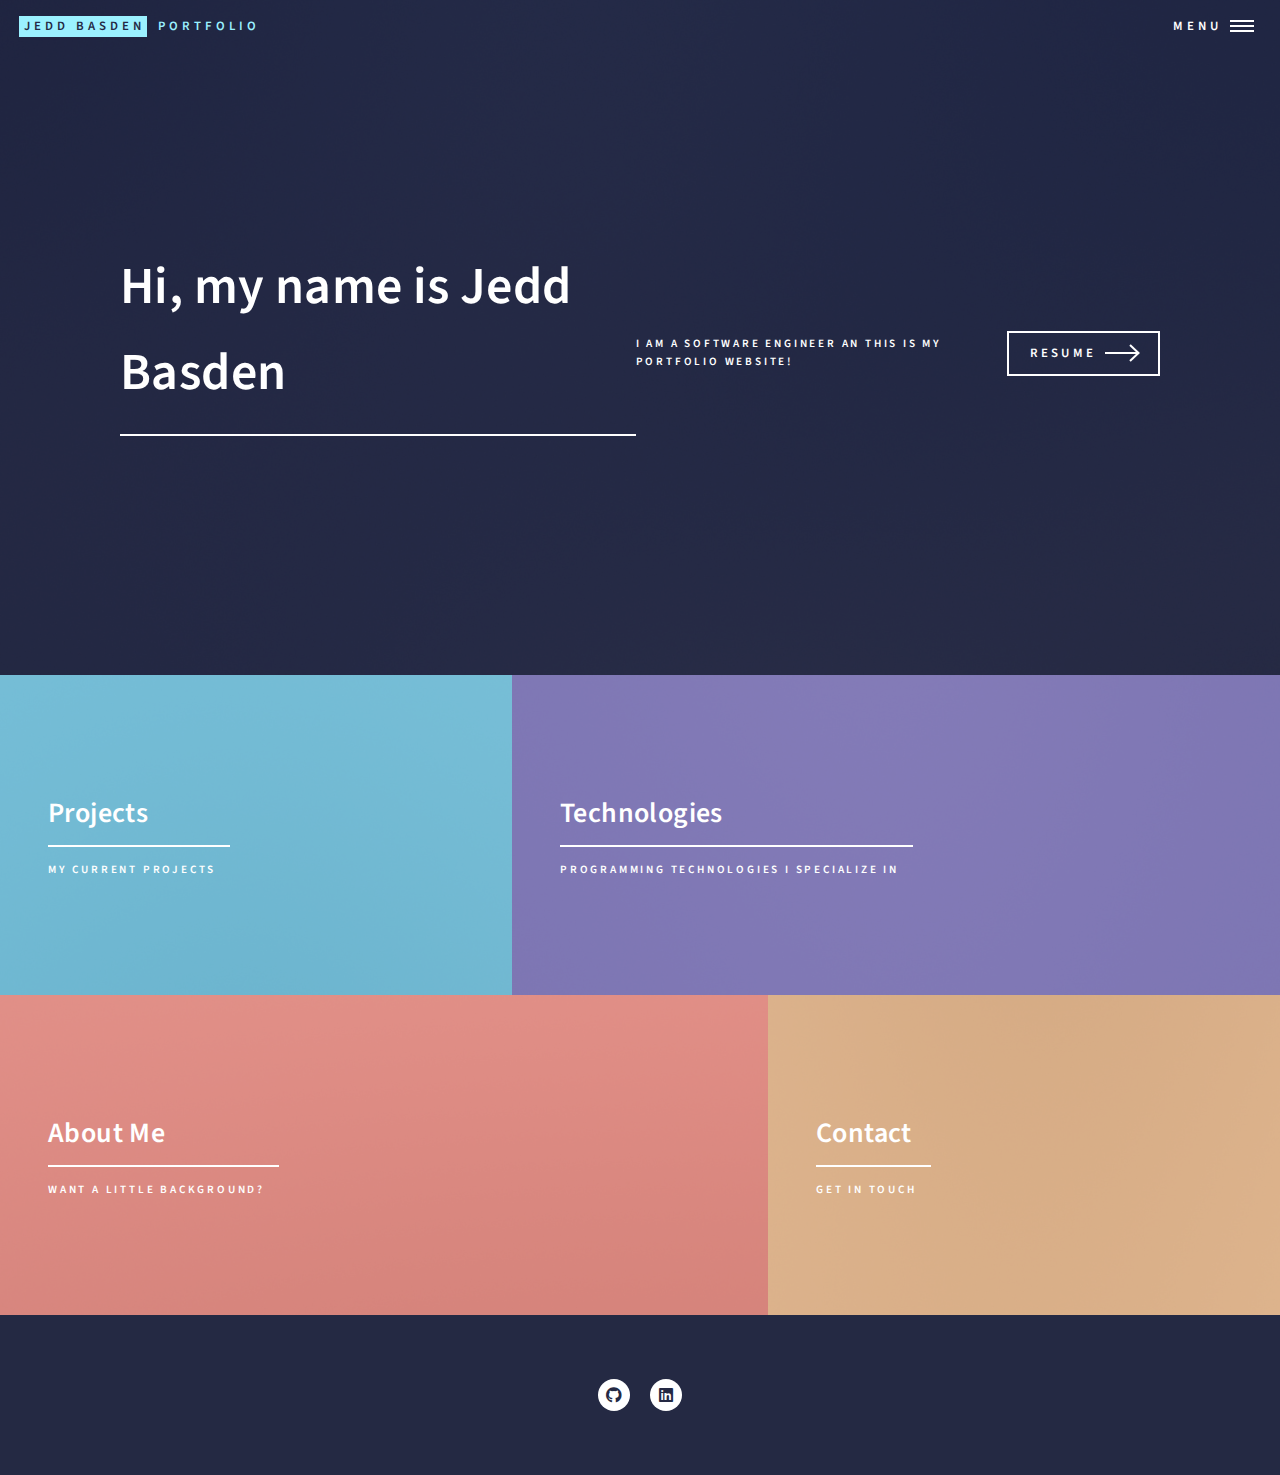
==== commit 9a7409ec: "resume update" ====
--- a/index.html
+++ b/index.html
@@ -1,15 +1,11 @@
 <!DOCTYPE HTML>
-<!--
-	Forty by HTML5 UP
-	html5up.net | @ajlkn
-	Free for personal and commercial use under the CCA 3.0 license (html5up.net/license)
--->
+
 <html>
 	<head>
 		<title>Jedd Basden | Full Stack Software Engineer</title>
 		<meta name="title" property="og:title" content="Jedd Basden">
 		<meta property="og:type" content="website">
-		<meta name="image" property="og:image" content="https://f002.backblazeb2.com/file/VibeCloud/Images/105979.jpg">
+		<meta name="image" property="og:image" content="https://f002.backblazeb2.com/file/VibeCloud/Images/portfolio.png">
 		<meta name="description" property="og:description" content="My portfolio website">
 		<meta name="author" content="Jedd Basden">
 		<meta charset="utf-8" />
@@ -48,7 +44,7 @@
 								<h1>Hi, my name is Jedd Basden</h1>
 							</header>
 							<div class="content">
-								<p>I am a software Engineer and this is my portfolio website!</p>
+								<p>I am a software Engineer an this is my portfolio website!</p>
 								<a href="Jedd Basden Resume.pdf" class="button next scrolly">Resume</a>
 							</div>
 						</div>
--- a/assets/css/main.css
+++ b/assets/css/main.css
@@ -1833,6 +1833,21 @@
 			margin-bottom: 0;
 		}
 
+		#name {
+			border-radius: 3px;
+			background-color: rgb(7, 9, 10)
+		}
+
+		#email {
+			border-radius: 3px;
+			background-color: rgb(7, 9, 10)
+		}
+
+		#message {
+			border-radius: 3px;
+			background-color: rgb(7, 9, 10)
+		}
+
 		form > .fields {
 			display: -moz-flex;
 			display: -webkit-flex;
@@ -1881,6 +1896,7 @@
 				form > .fields > .field {
 					padding: 1.5em 0 0 1.5em;
 					width: calc(100% - 1.5em);
+					
 				}
 
 					form > .fields > .field.half {
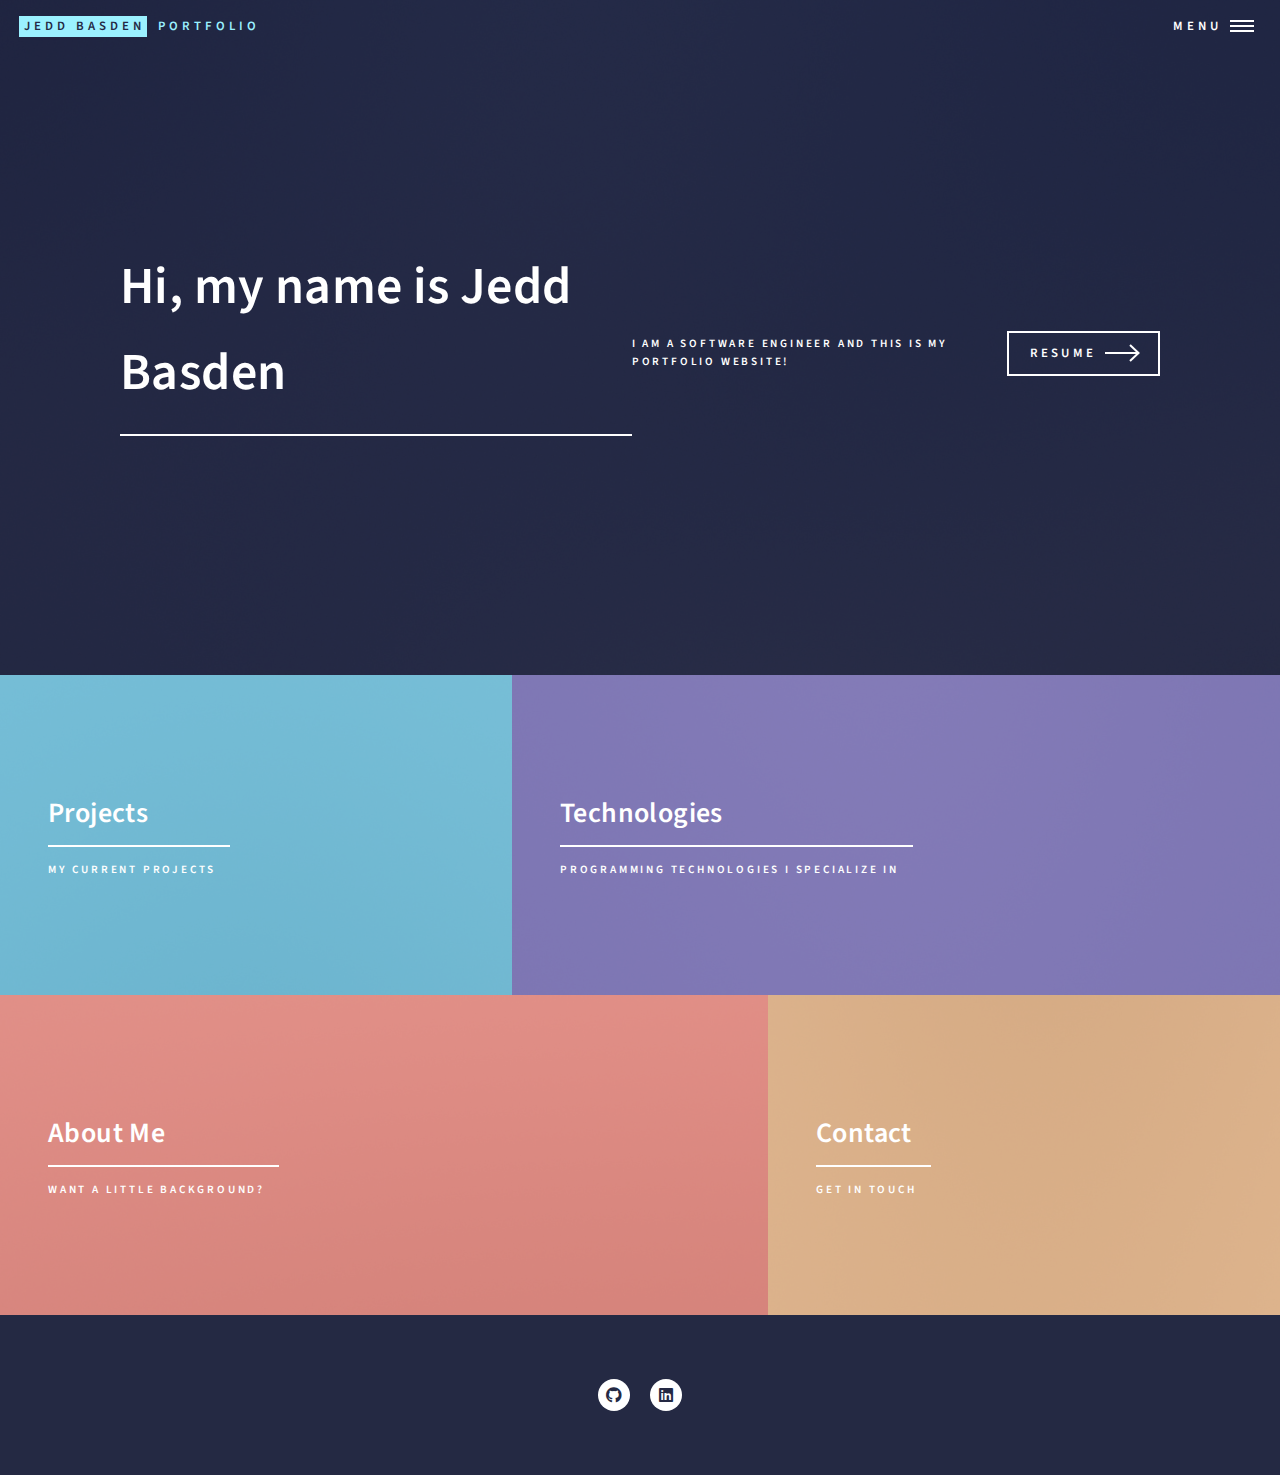
==== commit ab96cb47: "resume update" ====
--- a/index.html
+++ b/index.html
@@ -44,7 +44,7 @@
 								<h1>Hi, my name is Jedd Basden</h1>
 							</header>
 							<div class="content">
-								<p>I am a software Engineer an this is my portfolio website!</p>
+								<p>I am a software Engineer and this is my portfolio website!</p>
 								<a href="Jedd Basden Resume.pdf" class="button next scrolly">Resume</a>
 							</div>
 						</div>
